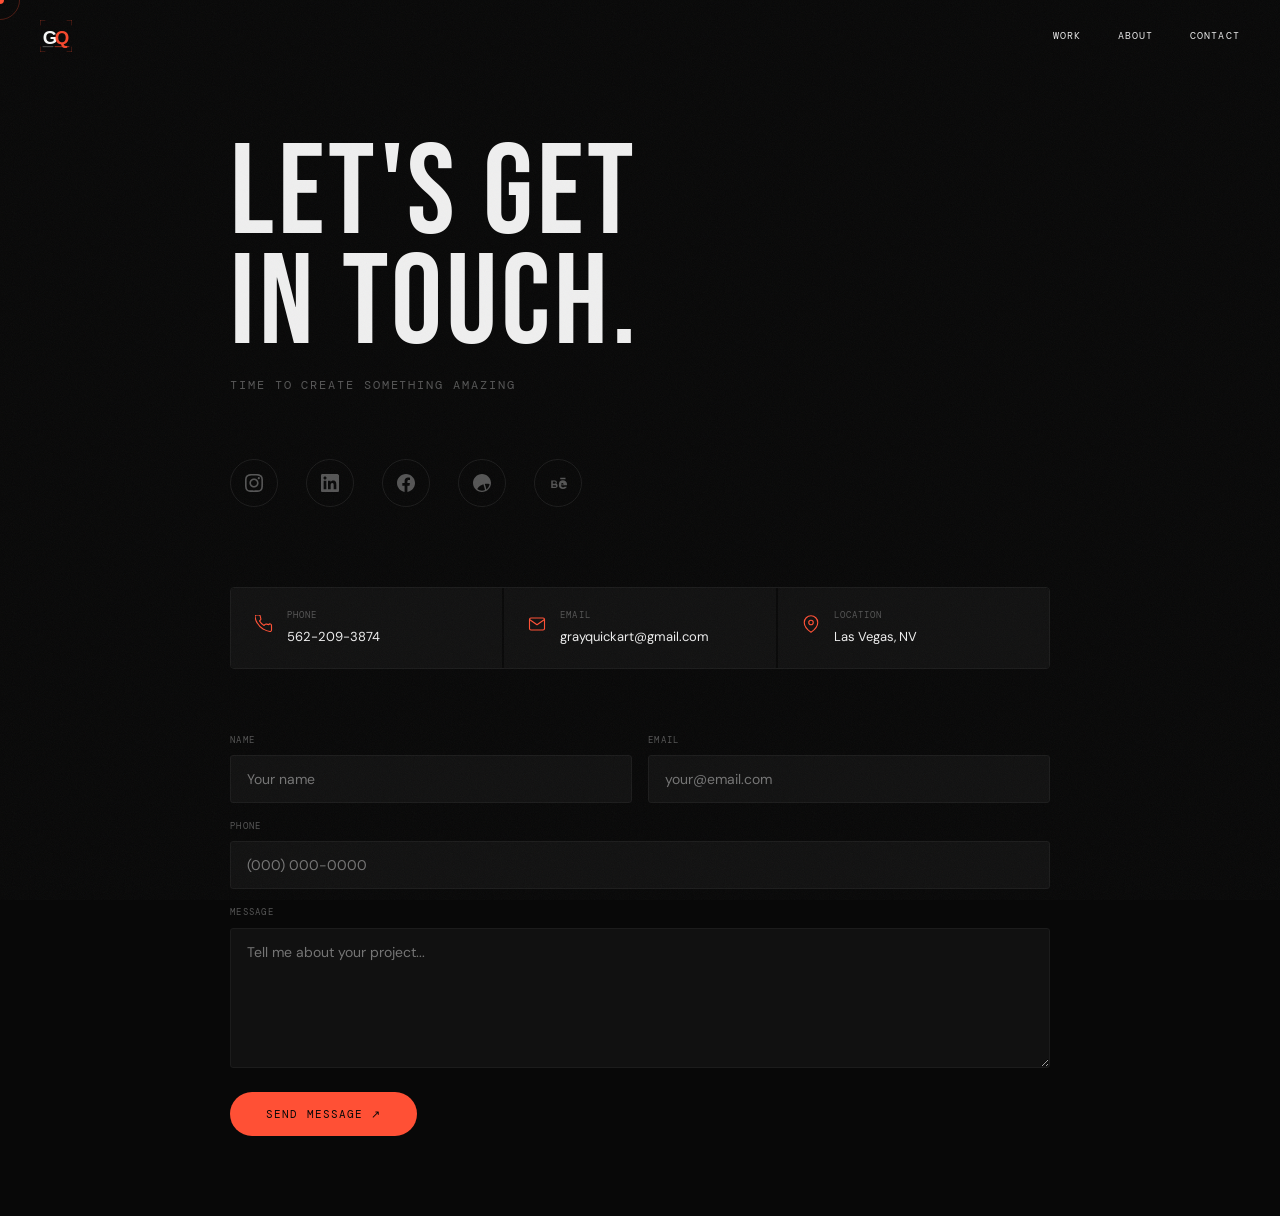
==== contact/index.html @ 49f42059 "Clean URL routing: /work/case-id, /contact, 404 deep-link restore" ====
<!DOCTYPE html>
<html lang="en">
<head>
<meta charset="UTF-8">
<meta name="viewport" content="width=device-width, initial-scale=1.0">
<title>Contact — Gray Quick</title>
<link rel="preconnect" href="https://fonts.googleapis.com">
<link rel="preconnect" href="https://fonts.gstatic.com" crossorigin>
<link href="https://fonts.googleapis.com/css2?family=Bebas+Neue&family=DM+Mono:wght@300;400;500&family=DM+Sans:opsz,wght@9..40,300;9..40,400;9..40,500&display=swap" rel="stylesheet">
<link rel="stylesheet" href="/styles.css">
<link rel="icon" href="/assets/favicon.svg" type="image/svg+xml">
<style>
/* ── CONTACT PAGE ── */
.contact-page{min-height:100svh;padding:140px 40px 80px;max-width:900px;margin:0 auto}

.cp-h1{font-family:var(--disp);font-size:clamp(60px,10vw,130px);letter-spacing:.03em;line-height:.86;margin-bottom:16px}
.cp-sub{font-family:var(--mono);font-size:12px;letter-spacing:.16em;color:var(--dim);text-transform:uppercase;margin-bottom:64px}

/* ── SOCIALS ── */
.cp-socials{display:flex;gap:28px;margin-bottom:80px}
.cp-social{display:flex;align-items:center;justify-content:center;width:48px;height:48px;border:1px solid var(--border);border-radius:50%;color:var(--dim);transition:color .2s,border-color .2s;cursor:none}
.cp-social:hover{color:var(--accent);border-color:var(--accent)}
.cp-social svg{width:18px;height:18px;fill:currentColor}

/* ── INFO ROW ── */
.cp-info{display:grid;grid-template-columns:repeat(3,1fr);gap:2px;margin-bottom:64px;border:1px solid var(--border);border-radius:4px;overflow:hidden}
.cp-info-item{display:flex;align-items:center;gap:14px;padding:20px 24px;background:var(--bg2)}
.cp-info-icon{flex-shrink:0;color:var(--accent)}
.cp-info-icon svg{width:18px;height:18px;fill:none;stroke:currentColor;stroke-width:1.5;stroke-linecap:round;stroke-linejoin:round}
.cp-info-label{font-family:var(--mono);font-size:9px;letter-spacing:.12em;color:var(--dim);text-transform:uppercase;margin-bottom:4px}
.cp-info-val{font-size:13px;color:var(--text)}

/* ── FORM ── */
.cp-form{display:grid;grid-template-columns:1fr 1fr;gap:16px}
.cp-form-full{grid-column:1/-1}
.cp-field{display:flex;flex-direction:column;gap:8px}
.cp-field label{font-family:var(--mono);font-size:9px;letter-spacing:.14em;color:var(--dim);text-transform:uppercase}
.cp-field input,.cp-field textarea{background:var(--bg2);border:1px solid var(--border);border-radius:3px;padding:14px 16px;color:var(--text);font-family:var(--body);font-size:14px;outline:none;transition:border-color .2s;width:100%}
.cp-field input:focus,.cp-field textarea:focus{border-color:var(--accent)}
.cp-field textarea{resize:vertical;min-height:140px}
.cp-submit{grid-column:1/-1;margin-top:8px}
.cp-submit button{display:inline-flex;align-items:center;gap:12px;background:var(--accent);color:var(--bg);font-family:var(--mono);font-size:11px;letter-spacing:.1em;text-transform:uppercase;padding:15px 36px;border-radius:100px;border:none;cursor:none;transition:background .2s}
.cp-submit button:hover{background:var(--text)}

.cp-success{display:none;font-family:var(--mono);font-size:11px;letter-spacing:.1em;color:#4ade80;text-transform:uppercase;margin-top:20px;grid-column:1/-1}

@media(max-width:900px){
  .contact-page{padding:120px 20px 60px}
  .cp-info{grid-template-columns:1fr}
  .cp-form{grid-template-columns:1fr}
  .cp-form-full{grid-column:1}
  .cp-submit{grid-column:1}
  .cp-success{grid-column:1}
}
</style>
</head>
<body>

<div id="cur"></div>
<div id="cur-ring"></div>

<nav>
  <a class="nav-logo" href="/"><img src="/assets/gq-logo.svg" alt="GQ" style="height:32px;width:auto;display:block;"></a>
  <div class="nav-links">
    <a class="nav-link" href="/">Work</a>
    <a class="nav-link" href="/#about">About</a>
    <a class="nav-link nav-link--active" href="/contact">Contact</a>
  </div>
</nav>

<div id="scroll-wrap">
<div class="contact-page">

  <div class="cp-h1">LET'S GET<br>IN TOUCH.</div>
  <div class="cp-sub">Time to create something amazing</div>

  <!-- SOCIALS -->
  <div class="cp-socials">
    <a class="cp-social" href="https://instagram.com/zero.eden" target="_blank" aria-label="Instagram">
      <svg viewBox="0 0 24 24" xmlns="http://www.w3.org/2000/svg"><path d="M12 2.163c3.204 0 3.584.012 4.85.07 3.252.148 4.771 1.691 4.919 4.919.058 1.265.069 1.645.069 4.849 0 3.205-.012 3.584-.069 4.849-.149 3.225-1.664 4.771-4.919 4.919-1.266.058-1.644.07-4.85.07-3.204 0-3.584-.012-4.849-.07-3.26-.149-4.771-1.699-4.919-4.92-.058-1.265-.07-1.644-.07-4.849 0-3.204.013-3.583.07-4.849.149-3.227 1.664-4.771 4.919-4.919 1.266-.057 1.645-.069 4.849-.069zm0-2.163c-3.259 0-3.667.014-4.947.072-4.358.2-6.78 2.618-6.98 6.98-.059 1.281-.073 1.689-.073 4.948 0 3.259.014 3.668.072 4.948.2 4.358 2.618 6.78 6.98 6.98 1.281.058 1.689.072 4.948.072 3.259 0 3.668-.014 4.948-.072 4.354-.2 6.782-2.618 6.979-6.98.059-1.28.073-1.689.073-4.948 0-3.259-.014-3.667-.072-4.947-.196-4.354-2.617-6.78-6.979-6.98-1.281-.059-1.69-.073-4.949-.073zm0 5.838c-3.403 0-6.162 2.759-6.162 6.162s2.759 6.163 6.162 6.163 6.162-2.759 6.162-6.163c0-3.403-2.759-6.162-6.162-6.162zm0 10.162c-2.209 0-4-1.79-4-4 0-2.209 1.791-4 4-4s4 1.791 4 4c0 2.21-1.791 4-4 4zm6.406-11.845c-.796 0-1.441.645-1.441 1.44s.645 1.44 1.441 1.44c.795 0 1.439-.645 1.439-1.44s-.644-1.44-1.439-1.44z"/></svg>
    </a>
    <a class="cp-social" href="https://linkedin.com/in/medusan" target="_blank" aria-label="LinkedIn">
      <svg viewBox="0 0 24 24" xmlns="http://www.w3.org/2000/svg"><path d="M20.447 20.452h-3.554v-5.569c0-1.328-.027-3.037-1.852-3.037-1.853 0-2.136 1.445-2.136 2.939v5.667H9.351V9h3.414v1.561h.046c.477-.9 1.637-1.85 3.37-1.85 3.601 0 4.267 2.37 4.267 5.455v6.286zM5.337 7.433c-1.144 0-2.063-.926-2.063-2.065 0-1.138.92-2.063 2.063-2.063 1.14 0 2.064.925 2.064 2.063 0 1.139-.925 2.065-2.064 2.065zm1.782 13.019H3.555V9h3.564v11.452zM22.225 0H1.771C.792 0 0 .774 0 1.729v20.542C0 23.227.792 24 1.771 24h20.451C23.2 24 24 23.227 24 22.271V1.729C24 .774 23.２ 0 ２２．２２２ 0h．００３z"/></svg>
    </a>
    <a class="cp-social" href="https://www.facebook.com/MarvelousSun/" target="_blank" aria-label="Facebook">
      <svg viewBox="0 0 24 24" xmlns="http://www.w3.org/2000/svg"><path d="M24 12.073c0-6.627-5.373-12-12-12s-12 5.373-12 12c0 5.99 4.388 10.954 10.125 11.854v-8.385H7.078v-3.47h3.047V9.43c0-3.007 1.792-4.669 4.533-4.669 1.312 0 2.686.235 2.686.235v2.953H15.83c-1.491 0-1.956.925-1.956 1.874v2.25h3.328l-.532 3.47h-2.796v8.385C19.612 23.027 24 18.062 24 12.073z"/></svg>
    </a>
    <a class="cp-social" href="https://dribbble.com/0-eden" target="_blank" aria-label="Dribbble">
      <svg viewBox="0 0 24 24" xmlns="http://www.w3.org/2000/svg"><path d="M12 24C5.385 24 0 18.615 0 12S5.385 0 12 0s12 5.385 12 12-5.385 12-12 12zm10.12-10.358c-.35-.11-3.17-.953-6.384-.438 1.34 3.684 1.887 6.684 1.992 7.308 2.3-1.555 3.936-4.02 4.395-6.87zm-6.115 7.808c-.153-.9-.75-4.032-2.19-7.77l-.066.02c-5.79 2.015-7.86 6.025-8.04 6.4 1.73 1.358 3.92 2.166 6.29 2.166 1.42 0 2.77-.29 4-.814zm-11.62-2.logout c.19-.38 2.86-5.385 8.04-7.07.165-.05.33-.1.495-.14-.31-.705-.645-1.41-1.005-2.1C5.97 8.55 2.005 8.625 1.645 8.625c-.04 0-.07 0-.11-.002-.015.13-.015 1.91-.015 2.42 0 2.16.655 4.164 1.77 5.822l.01-.016zM1.82 6.55c.37.005 3.785-.11 9.315-1.965C9.66 2.675 8.005 1.065 7.64.75 4.91 1.94 2.835 3.995 1.82 6.55zm7.585-6.08c.38.33 2.07 1.94 3.525 4.47 3.35-1.255 4.77-3.17 4.93-3.405C16.14.87 14.17.1 12 .1c-.895 0-1.755.13-2.595.37zm9.335 3.08c-.195.27-1.76 2.3-5.245 3.73.22.45.43.91.625 1.37.07.17.14.33.205.5 3.395-.43 6.77.26 7.11.33-.02-2.17-.69-4.18-1.695-5.93z"/></svg>
    </a>
    <a class="cp-social" href="https://www.behance.net/zeroeden" target="_blank" aria-label="Behance">
      <svg viewBox="0 0 24 24" xmlns="http://www.w3.org/2000/svg"><path d="M22 7h-7V5h7v2zm1.726 10c-.442 1.297-2.029 3-5.101 3-3.074 0-5.564-1.729-5.564-5.675 0-3.91 2.325-5.92 5.466-5.92 3.082 0 4.964 1.782 5.375 4.426.078.506.109 1.188.095 2.14H15.97c.13 3.211 3.483 3.312 4.588 2.029H23.726zm-7.726-3h3.585c-.185-1.096-1.037-1.96-1.77-1.96-.98 0-1.608.817-1.815 1.96zM8 13.5c1.381 0 2.5-1.119 2.5-2.5S9.381 8.5 8 8.5H3v10h5.5c1.657 0 3-1.343 3-3 0-1.38-.93-2.544-2.2-2.9L8 13.5zm-3-3.5h2.5c.828 0 1.5.672 1.5 1.5S8.328 13 7.5 13H5v-3zm0 5h3c.828 0 1.5.672 1.5 1.5S8.828 17 8 17H5v-2z"/></svg>
    </a>
  </div>

  <!-- INFO ROW -->
  <div class="cp-info">
    <div class="cp-info-item">
      <div class="cp-info-icon">
        <svg viewBox="0 0 24 24"><path d="M22 16.92v3a2 2 0 01-2.18 2 19.79 19.79 0 01-8.63-3.07A19.5 19.5 0 013.07 10.8 19.79 19.79 0 01.01 2.18 2 2 0 012 0h3a2 2 0 012 1.72 12.84 12.84 0 00.7 2.81 2 2 0 01-.45 2.11L6.09 7.91a16 16 0 006 6l1.27-1.27a2 2 0 012.11-.45 12.84 12.84 0 002.81.7A2 2 0 0122 14z"/></svg>
      </div>
      <div>
        <div class="cp-info-label">Phone</div>
        <div class="cp-info-val">562-209-3874</div>
      </div>
    </div>
    <div class="cp-info-item">
      <div class="cp-info-icon">
        <svg viewBox="0 0 24 24"><path d="M4 4h16c1.1 0 2 .9 2 2v12c0 1.1-.9 2-2 2H4c-1.1 0-2-.9-2-2V6c0-1.1.9-2 2-2z"/><polyline points="22,6 12,13 2,6"/></svg>
      </div>
      <div>
        <div class="cp-info-label">Email</div>
        <div class="cp-info-val">grayquickart@gmail.com</div>
      </div>
    </div>
    <div class="cp-info-item">
      <div class="cp-info-icon">
        <svg viewBox="0 0 24 24"><path d="M21 10c0 7-9 13-9 13s-9-6-9-13a9 9 0 0118 0z"/><circle cx="12" cy="10" r="3"/></svg>
      </div>
      <div>
        <div class="cp-info-label">Location</div>
        <div class="cp-info-val">Las Vegas, NV</div>
      </div>
    </div>
  </div>

  <!-- FORM -->
  <!-- To activate: sign up at formspree.io, create a form, and replace YOUR_FORM_ID below -->
  <form class="cp-form" action="https://formspree.io/f/xnjopjzn" method="POST" id="contact-form">
    <div class="cp-field">
      <label for="name">Name</label>
      <input type="text" id="name" name="name" placeholder="Your name" required>
    </div>
    <div class="cp-field">
      <label for="email">Email</label>
      <input type="email" id="email" name="email" placeholder="your@email.com" required>
    </div>
    <div class="cp-field cp-form-full">
      <label for="phone">Phone</label>
      <input type="tel" id="phone" name="phone" placeholder="(000) 000-0000">
    </div>
    <div class="cp-field cp-form-full">
      <label for="message">Message</label>
      <textarea id="message" name="message" placeholder="Tell me about your project..." required></textarea>
    </div>
    <div class="cp-submit">
      <button type="submit">Send Message ↗</button>
    </div>
    <div class="cp-success" id="form-success">Message sent — I'll be in touch soon.</div>
  </form>

</div>
</div><!-- /scroll-wrap -->

<script>
(function() {
'use strict';

var lerp = function(a,b,t){ return a+(b-a)*t; };

/* ── CURSOR ── */
var cur = document.getElementById('cur');
var ring = document.getElementById('cur-ring');
var mx = 0, my = 0, rx = 0, ry = 0;

document.addEventListener('mousemove', function(e) {
  mx = e.clientX; my = e.clientY;
  cur.style.left = mx + 'px';
  cur.style.top  = my + 'px';
});

setInterval(function() {
  rx = lerp(rx, mx, 0.1);
  ry = lerp(ry, my, 0.1);
  ring.style.left = rx + 'px';
  ring.style.top  = ry + 'px';
}, 14);

document.querySelectorAll('a, button').forEach(function(el) {
  el.addEventListener('mouseenter', function() { cur.classList.add('big'); });
  el.addEventListener('mouseleave', function() { cur.classList.remove('big'); });
});

/* ── NAV SCROLL BLUR ── */
var nav = document.querySelector('nav');
window.addEventListener('scroll', function() {
  nav.classList.toggle('scrolled', window.scrollY > 20);
}, { passive: true });

/* ── FORM SUBMISSION ── */
var form = document.getElementById('contact-form');
form.addEventListener('submit', function(e) {
  var action = form.getAttribute('action');
  if (action.indexOf('YOUR_FORM_ID') !== -1) {
    e.preventDefault();
    document.getElementById('form-success').style.display = 'block';
    form.reset();
    return;
  }
  e.preventDefault();
  var data = new FormData(form);
  fetch(action, { method: 'POST', body: data, headers: { 'Accept': 'application/json' } })
    .then(function(r) {
      if (r.ok) {
        document.getElementById('form-success').style.display = 'block';
        form.reset();
      }
    });
});

})();

/* ── BINARY ARTIFACTS ── */
(function() {
  var canvas = document.createElement('canvas');
  canvas.style.cssText = 'position:fixed;top:0;left:0;width:100%;height:100%;pointer-events:none;z-index:1';
  document.body.appendChild(canvas);
  var ctx = canvas.getContext('2d');

  var W, H, particles = [];
  var mouse = { x: -999, y: -999 };
  var CHARS = ['0','1'];
  var COUNT = 80;
  var REPEL_RADIUS = 120;
  var REPEL_FORCE  = 3.5;

  function resize() {
    W = canvas.width  = window.innerWidth;
    H = canvas.height = window.innerHeight;
    ctx.font = 'bold 13px "DM Mono", monospace';
  }

  function rand(min, max) { return min + Math.random() * (max - min); }

  function Particle() { this.reset(true); }
  Particle.prototype.reset = function(anywhere) {
    this.x  = rand(0, W);
    this.y  = anywhere ? rand(0, H) : H + 10;
    this.vx = rand(-0.15, 0.15);
    this.vy = rand(-0.4, -0.15);
    this.ox = this.x;
    this.oy = this.y;
    this.char    = CHARS[Math.floor(Math.random() * CHARS.length)];
    this.size    = rand(10, 15);
    this.alpha   = rand(0.04, 0.12);
    this.life    = 0;
    this.maxLife = rand(180, 400);
  };

  for (var i = 0; i < COUNT; i++) particles.push(new Particle());

  document.addEventListener('mousemove', function(e) {
    mouse.x = e.clientX; mouse.y = e.clientY;
  });

  function tick() {
    ctx.clearRect(0, 0, W, H);
    for (var i = 0; i < particles.length; i++) {
      var p = particles[i];
      p.life++;
      var dx = p.x - mouse.x, dy = p.y - mouse.y;
      var dist = Math.sqrt(dx * dx + dy * dy);
      if (dist < REPEL_RADIUS && dist > 0) {
        var force = (REPEL_RADIUS - dist) / REPEL_RADIUS * REPEL_FORCE;
        p.x += (dx / dist) * force;
        p.y += (dy / dist) * force;
      } else {
        p.x += (p.ox - p.x) * 0.02 + p.vx;
        p.y += (p.oy - p.y) * 0.02 + p.vy;
        p.oy += p.vy;
      }
      var progress = p.life / p.maxLife;
      var fade = progress < 0.1 ? progress / 0.1 : progress > 0.8 ? (1 - progress) / 0.2 : 1;
      ctx.globalAlpha = p.alpha * fade;
      ctx.fillStyle = '#ffffff';
      ctx.fillText(p.char, p.x, p.y);
      if (p.life >= p.maxLife || p.y < -20) p.reset(false);
    }
    requestAnimationFrame(tick);
  }

  window.addEventListener('resize', resize);
  resize();
  tick();
})();
</script>
</body>
</html>
---- styles.css ----
*,*::before,*::after{margin:0;padding:0;box-sizing:border-box}
:root{
  --bg:#080808;--bg2:#111;--bg3:#191919;
  --text:#EFEFEF;--dim:#555;--dimmer:#2a2a2a;
  --accent:#FF5035;--border:#1c1c1c;
  --mono:'DM Mono',monospace;--disp:'Bebas Neue',sans-serif;--body:'DM Sans',sans-serif;
}
html{overflow-x:hidden}
body{background:var(--bg);color:var(--text);font-family:var(--body);font-size:15px;line-height:1.6;overflow-x:hidden;cursor:none}
a{color:inherit;text-decoration:none}
img{display:block;max-width:100%}

/* ── GRAIN ── */
body::before{
  content:'';position:fixed;inset:0;z-index:9000;pointer-events:none;opacity:.04;
  background-image:url("data:image/svg+xml,%3Csvg xmlns='http://www.w3.org/2000/svg' width='300' height='300'%3E%3Cfilter id='n'%3E%3CfeTurbulence type='fractalNoise' baseFrequency='0.75' numOctaves='4' stitchTiles='stitch'/%3E%3C/filter%3E%3Crect width='300' height='300' filter='url(%23n)'/%3E%3C/svg%3E");
  background-size:200px 200px;animation:gr .7s steps(1) infinite;
}
@keyframes gr{0%{background-position:0 0}25%{background-position:-50px 30px}50%{background-position:20px -40px}75%{background-position:-30px 50px}}

/* ── CURSOR ── */
#cur{position:fixed;width:8px;height:8px;background:var(--accent);border-radius:50%;pointer-events:none;z-index:9999;transform:translate(-50%,-50%);transition:width .15s,height .15s}
#cur-ring{position:fixed;width:40px;height:40px;border:1px solid rgba(255,80,53,.28);border-radius:50%;pointer-events:none;z-index:9998;transform:translate(-50%,-50%)}
#cur.big{width:56px;height:56px;background:transparent;border:1px solid var(--accent)}

/* ── NAV ── */
nav{position:fixed;top:0;left:0;right:0;z-index:800;display:flex;align-items:center;justify-content:space-between;padding:20px 40px;mix-blend-mode:difference;transition:background .3s ease,backdrop-filter .3s ease}
nav.scrolled{background:rgba(8,8,8,.7);backdrop-filter:blur(10px);-webkit-backdrop-filter:blur(10px);mix-blend-mode:normal}
.nav-logo{height:32px;width:auto;display:block;cursor:none}
.nav-links{display:flex;gap:36px;align-items:center;margin-left:20px;}
.nav-link{font-family:var(--mono);font-size:10px;letter-spacing:.12em;color:var(--text);text-transform:uppercase;cursor:none;position:relative}
.nav-link::after{content:'';position:absolute;bottom:-2px;left:0;right:0;height:1px;background:var(--accent);transform:scaleX(0);transform-origin:right;transition:transform .3s}
.nav-link:hover::after{transform:scaleX(1);transform-origin:left}
.nav-dot{display:inline-block;width:7px;height:7px;border-radius:50%;background:#4ade80;margin-right:6px;animation:dp 2s ease infinite}
@keyframes dp{0%,100%{opacity:1}50%{opacity:.4}}

/* ── SMOOTH SCROLL WRAPPER ── */
/* On desktop JS will set body to fixed + drive #scroll-wrap transform */
#scroll-wrap{will-change:transform}

/* ── PAGES ── */
.page{display:none}.page.active{display:block}

/* ── HERO ── */
#hero{min-height:100svh;display:flex;flex-direction:column;justify-content:flex-end;padding:120px 40px 0;position:relative;overflow:hidden}
.hero-kicker{font-family:var(--mono);font-size:10px;letter-spacing:.16em;color:var(--dim);text-transform:uppercase;margin-bottom:20px;overflow:hidden}
.hero-kicker span{display:inline-block;animation:su .8s cubic-bezier(.16,1,.3,1) .1s both}
@keyframes su{from{transform:translateY(110%);opacity:0}to{transform:translateY(0);opacity:1}}
.hero-name{font-family:var(--disp);font-size:clamp(82px,13.5vw,215px);line-height:.84;letter-spacing:.02em}
.hn-line{display:block;overflow:hidden}
.hn-inner{display:block;animation:su .95s cubic-bezier(.16,1,.3,1) both}
.d1{animation-delay:.15s}.d2{animation-delay:.22s}
.h-acc{color:var(--accent)}
.hero-bottom{display:flex;align-items:flex-end;justify-content:space-between;padding:28px 0 36px;border-top:1px solid var(--border);margin-top:48px;animation:fi .8s ease .6s both}
@keyframes fi{from{opacity:0}to{opacity:1}}
.hero-desc{max-width:360px;font-size:14px;color:var(--dim);line-height:1.75}
.hero-stats{display:flex;gap:44px}
.hstat-n{font-family:var(--disp);font-size:46px;letter-spacing:.04em;line-height:1;margin-bottom:4px}
.hstat-l{font-family:var(--mono);font-size:9px;letter-spacing:.12em;color:var(--dim);text-transform:uppercase}
.hero-scroll{position:absolute;bottom:30px;left:50%;transform:translateX(-50%);display:flex;flex-direction:column;align-items:center;gap:10px;font-family:var(--mono);font-size:9px;letter-spacing:.14em;color:var(--dimmer);text-transform:uppercase;animation:fi 1s ease 1s both}
.scroll-line{width:1px;height:34px;background:linear-gradient(to bottom,var(--dimmer),transparent);animation:sp 2.2s ease infinite}
@keyframes sp{0%,100%{opacity:.3}50%{opacity:1}}

/* ── WORK LIST ── */
#works{padding:0 40px 80px}
.works-head{display:flex;align-items:center;justify-content:space-between;padding:60px 0 0}
.works-label{font-family:var(--mono);font-size:10px;letter-spacing:.16em;color:var(--dim);text-transform:uppercase}
.works-count{font-family:var(--mono);font-size:10px;letter-spacing:.1em;color:var(--dimmer)}
.work-tabs{display:flex;flex-wrap:wrap;gap:8px;padding:24px 0 0}
.work-tab{font-family:var(--mono);font-size:9px;letter-spacing:.12em;text-transform:uppercase;color:var(--dim);background:none;border:1px solid var(--border);padding:6px 16px;border-radius:100px;cursor:none;transition:color .2s,border-color .2s}
.work-tab:hover{color:var(--text);border-color:var(--dim)}
.work-tab.active{color:var(--bg);background:var(--accent);border-color:var(--accent)}
.work-list{border-top:1px solid var(--border);margin-top:16px}
.work-row.hidden{display:none}
.work-list.hidden{display:none}
.tab-gallery{display:grid;grid-template-columns:repeat(auto-fill,minmax(280px,1fr));gap:12px;margin-top:16px;padding-top:16px;border-top:1px solid var(--border);align-items:start}
.tab-gallery.hidden{display:none}
.tg-item{width:100%;height:auto;display:block;border-radius:4px}
.tab-gallery video.tg-item{object-fit:cover}
@media(max-width:600px){.tab-gallery{grid-template-columns:1fr}}
/* social gallery — columns masonry, tight 5px gap */
#social-gallery{display:block;columns:3;column-gap:5px}
#social-gallery.hidden{display:none}
#social-gallery .tg-item{width:100%;display:block;margin-bottom:5px;break-inside:avoid;border-radius:3px;cursor:none;transition:opacity .2s}
#social-gallery .tg-item:hover{opacity:.85}
@media(max-width:700px){#social-gallery{columns:2}}
@media(max-width:400px){#social-gallery{columns:1}}
/* lightbox */
.lightbox{position:fixed;inset:0;z-index:900;display:flex;align-items:center;justify-content:center}
.lightbox.hidden{display:none}
.lb-backdrop{position:absolute;inset:0;background:rgba(0,0,0,.88)}
.lb-img{position:relative;z-index:1;max-height:70vh;max-width:90vw;object-fit:contain;border-radius:6px;display:block}
.lb-close{position:absolute;top:24px;right:28px;z-index:2;background:none;border:1px solid rgba(255,255,255,.2);color:#fff;font-size:18px;line-height:1;width:36px;height:36px;border-radius:50%;display:flex;align-items:center;justify-content:center;cursor:none;transition:border-color .2s,color .2s}
.lb-close:hover{border-color:#fff;color:#fff}
.work-row{display:grid;grid-template-columns:64px 1fr 200px 80px;align-items:center;gap:24px;padding:20px 0;border-bottom:1px solid var(--border);cursor:none;position:relative;opacity:0;transform:translateY(12px);transition:opacity .5s ease,transform .5s ease}
.work-row.in{opacity:1;transform:translateY(0)}
.work-row::before{content:'';position:absolute;left:-40px;right:-40px;top:0;bottom:0;background:var(--dimmer);opacity:0;transition:opacity .2s}
.work-row:hover::before{opacity:.5}
.work-row > *{position:relative;z-index:1}
.w-num{font-family:var(--mono);font-size:11px;letter-spacing:.08em;color:var(--dimmer);padding-left:2px;transition:color .2s}
.work-row:hover .w-num{color:var(--accent)}
.w-title{font-family:var(--disp);font-size:clamp(28px,3.2vw,50px);letter-spacing:.04em;line-height:1}
.w-tags{display:flex;flex-direction:column;gap:5px}
.w-tag{font-family:var(--mono);font-size:9px;letter-spacing:.1em;color:var(--dim);text-transform:uppercase;border:1px solid var(--border);padding:4px 10px;border-radius:100px;width:fit-content}
.w-year{font-family:var(--mono);font-size:10px;letter-spacing:.06em;color:var(--dimmer);text-align:right}

/* ── FLOATING PREVIEW ── */
#prev-img{position:fixed;width:310px;height:200px;object-fit:cover;pointer-events:none;z-index:700;opacity:0;transform:translateY(14px) rotate(-1.2deg);transition:opacity .22s ease,transform .22s ease;border-radius:2px;border:1px solid var(--border)}
#prev-img.vis{opacity:1;transform:translateY(0) rotate(0deg)}

/* ── ABOUT ── */
#about{padding:100px 40px;border-top:1px solid var(--border)}
.about-grid{display:grid;grid-template-columns:1fr 300px 1fr;gap:64px;align-items:start}
.a-label{font-family:var(--mono);font-size:10px;letter-spacing:.16em;color:var(--accent);text-transform:uppercase;margin-bottom:28px}
.a-manifesto{font-family:var(--disp);font-size:clamp(40px,4.8vw,70px);letter-spacing:.04em;line-height:.92}
.a-manifesto .dim{color:var(--dim)}
.a-manifesto .acc{color:var(--accent)}
.a-photo-col{position:sticky;top:100px}
.a-photo-wrap{overflow:hidden;border-radius:10px;position:relative}
.a-photo-wrap img{width:100%;aspect-ratio:3/4;object-fit:cover;object-position:top center;filter:grayscale(.2) contrast(1.05);transition:transform .6s ease;will-change:transform}
.a-photo-wrap::after{content:'';position:absolute;inset:0;background:linear-gradient(to bottom,transparent 55%,rgba(8,8,8,.65));pointer-events:none}
.a-photo-meta{margin-top:14px;display:flex;justify-content:space-between;align-items:baseline}
.a-photo-name{font-family:var(--disp);font-size:21px;letter-spacing:.06em}
.a-photo-loc{font-family:var(--mono);font-size:9px;letter-spacing:.1em;color:var(--dim);text-transform:uppercase}
.a-right{padding-top:44px}
.a-body{font-size:15px;color:var(--dim);line-height:1.82;margin-bottom:40px}
.a-body p+p{margin-top:18px}
.exp-list{border-top:1px solid var(--border)}
.exp-row{display:flex;align-items:baseline;justify-content:space-between;padding:15px 0;border-bottom:1px solid var(--border);gap:12px}
.er-role{font-size:14px;font-weight:500;flex:1}
.er-co{font-family:var(--mono);font-size:10px;letter-spacing:.05em;color:var(--accent);flex:1;text-align:center}
.er-yr{font-family:var(--mono);font-size:9px;letter-spacing:.1em;color:var(--dimmer);text-align:right}
.resume-link{display:inline-flex;align-items:center;gap:8px;margin-top:28px;font-family:var(--mono);font-size:10px;letter-spacing:.12em;text-transform:uppercase;color:var(--text);border-bottom:1px solid var(--dim);padding-bottom:3px;transition:color .2s,border-color .2s;cursor:none}
.resume-link:hover{color:var(--accent);border-color:var(--accent)}

/* ── BRANDS ── */
#brands{padding:44px 0;border-top:1px solid var(--border);overflow:hidden}
.brand-wrap{position:relative}
.brand-wrap::before,.brand-wrap::after{content:'';position:absolute;top:0;bottom:0;width:120px;z-index:2}
.brand-wrap::before{left:0;background:linear-gradient(to right,var(--bg),transparent)}
.brand-wrap::after{right:0;background:linear-gradient(to left,var(--bg),transparent)}
.brand-track{display:flex;white-space:nowrap;animation:brt 28s linear infinite}
.brand-item{flex-shrink:0;font-family:var(--disp);font-size:17px;letter-spacing:.12em;color:var(--dimmer);padding:12px 44px;border-right:1px solid var(--border);transition:color .25s;cursor:none}
.brand-item:hover{color:var(--text)}
@keyframes brt{from{transform:translateX(0)}to{transform:translateX(-50%)}}

/* ── LOGOFOLIO ── */
#logofolio{padding:80px 40px;border-top:1px solid var(--border)}
.logo-head{display:flex;align-items:baseline;justify-content:space-between;margin-bottom:44px}
.logo-head-t{font-family:var(--disp);font-size:48px;letter-spacing:.04em}
.logo-head-s{font-family:var(--mono);font-size:10px;letter-spacing:.1em;color:var(--dim);text-transform:uppercase}
.logo-grid{display:grid;grid-template-columns:repeat(6,1fr);gap:1px;background:var(--border)}
.logo-cell{background:var(--bg);aspect-ratio:1;display:flex;align-items:center;justify-content:center;padding:20px;transition:background .2s;cursor:none}
.logo-cell:hover{background:var(--bg3)}
.logo-cell img{max-width:100%;max-height:44px;object-fit:contain;opacity:.38;transition:opacity .2s}
.logo-cell:hover img{opacity:.85}
.logo-fb{font-family:var(--disp);font-size:15px;letter-spacing:.04em;color:var(--dimmer);text-align:center;transition:color .2s}
.logo-cell:hover .logo-fb{color:var(--text)}

/* ── CONTACT ── */
#contact{padding:80px 40px 0;border-top:1px solid var(--border)}
.contact-super{font-family:var(--disp);font-size:clamp(80px,12vw,190px);letter-spacing:.04em;line-height:.82;-webkit-text-stroke:1px var(--border);color:transparent;margin-bottom:60px;transition:color .35s,-webkit-text-stroke-color .35s;cursor:none}
.contact-super:hover{color:var(--accent);-webkit-text-stroke-color:transparent}
.contact-grid{display:grid;grid-template-columns:1fr 1fr;gap:80px;margin-bottom:80px}
.c-lede{font-size:16px;line-height:1.8;color:var(--dim);max-width:420px}
.c-lede strong{color:var(--text)}
.c-btn{display:inline-flex;align-items:center;gap:12px;margin-top:32px;background:var(--accent);color:var(--bg);font-family:var(--mono);font-size:11px;letter-spacing:.1em;text-transform:uppercase;padding:15px 32px;border-radius:100px;transition:background .2s;cursor:none}
.c-btn-nav{display:inline-flex;align-items:center;gap:12px;background:var(--accent);color:var(--bg);font-family:var(--mono);font-size:10px;letter-spacing:.1em;text-transform:uppercase;padding:8px 32px;border-radius:100px;transition:background .2s;cursor:none;white-space:nowrap}
.c-btn:hover{background:var(--text)}
.c-btn-nav:hover{background:var(--text)}
@media(max-width:900px){.c-btn-nav{font-size:60%;padding:8px 20px;display:flex}}
.info-list{list-style:none;border-top:1px solid var(--border)}
.info-item{display:flex;justify-content:space-between;align-items:center;padding:16px 0;border-bottom:1px solid var(--border)}
.info-lbl{font-family:var(--mono);font-size:9px;letter-spacing:.14em;color:var(--dim);text-transform:uppercase}
.info-val{font-size:14px;transition:color .2s;cursor:none}
.info-val:hover{color:var(--accent)}
.avail{color:#4ade80!important}
.footer-bar{display:flex;align-items:center;justify-content:space-between;padding:28px 0;border-top:1px solid var(--border)}
.footer-sig{font-family:var(--disp);font-size:15px;letter-spacing:.08em;color:var(--dimmer)}
.footer-copy{font-family:var(--mono);font-size:9px;letter-spacing:.1em;color:var(--dimmer)}

/* ── CASE STUDY ── */
#page-cs{padding-top:80px}
.cs-back{display:inline-flex;align-items:center;gap:10px;padding:32px 40px 0;font-family:var(--mono);font-size:10px;letter-spacing:.12em;color:var(--dim);text-transform:uppercase;cursor:none;transition:color .2s}
.cs-back:hover{color:var(--accent)}
.cs-hero-sec{padding:40px 40px 52px;border-bottom:1px solid var(--border)}
.cs-cat{font-family:var(--mono);font-size:10px;letter-spacing:.14em;color:var(--accent);text-transform:uppercase;margin-bottom:20px}
.cs-h1{font-family:var(--disp);font-size:clamp(60px,10vw,152px);letter-spacing:.03em;line-height:.86;margin-bottom:44px}
.cs-meta{display:grid;grid-template-columns:repeat(4,1fr);gap:24px;padding-top:36px;border-top:1px solid var(--border)}
.cs-m-lbl{font-family:var(--mono);font-size:9px;letter-spacing:.14em;color:var(--dim);text-transform:uppercase;margin-bottom:8px}
.cs-m-val{font-size:14px;line-height:1.45}
.cs-hero-img{margin:0 40px;border-radius:5%;overflow:hidden}
.cs-hero-img img{width:100%;max-height:600px;object-fit:contain;border-radius:5%}
.cs-body{padding:72px 40px}
.cs-overview{display:grid;grid-template-columns:180px 1fr;gap:64px;margin-bottom:72px;padding-bottom:72px;border-bottom:1px solid var(--border)}
.cs-ov-lbl{font-family:var(--disp);font-size:28px;letter-spacing:.04em;color:var(--dimmer);padding-top:4px}
.cs-ov-txt{font-size:16px;line-height:1.85;color:var(--dim)}
.cs-ov-txt p+p{margin-top:18px}
.cs-ov-txt strong{color:var(--text)}
.cs-tags{display:flex;flex-wrap:wrap;gap:8px;margin-top:28px}
.cs-tag{font-family:var(--mono);font-size:9px;letter-spacing:.1em;text-transform:uppercase;color:var(--dim);border:1px solid var(--border);padding:6px 14px;border-radius:100px}
.cs-gal{display:grid;gap:2px;margin-bottom:64px}
.cs-gal.narrow{max-width:70%;margin-left:auto;margin-right:auto;margin-bottom:64px}
@media(max-width:900px){.cs-gal.narrow{max-width:100%}}
.cs-gal.g1{grid-template-columns:1fr}
.cs-gal.g2{grid-template-columns:repeat(auto-fit,minmax(0,1fr))}
.cs-gal.g3{grid-template-columns:repeat(auto-fit,minmax(0,1fr))}
.cs-gal.g4{grid-template-columns:repeat(2,1fr)}
.cs-gal img{width:100%;height:100%;object-fit:cover;display:block;border-radius:5px}
.cs-sect{margin-bottom:64px}
.cs-sect-h{font-family:var(--disp);font-size:40px;letter-spacing:.04em;margin-bottom:18px}
.cs-sect-p{font-size:15px;line-height:1.85;color:var(--dim);max-width:720px}
.cs-sect-p p+p{margin-top:16px}
.cs-impact{background:var(--bg2);padding:32px;border-radius:2px;margin-bottom:64px}
.cs-impact-lbl{font-family:var(--mono);font-size:9px;letter-spacing:.14em;color:var(--accent);text-transform:uppercase;margin-bottom:10px}
.cs-impact-txt{font-size:16px;line-height:1.7}
.cs-video{margin-bottom:64px}
.cs-video video{width:100%;border-radius:2px}
.cs-next{display:flex;align-items:center;justify-content:space-between;padding:64px 40px;border-top:1px solid var(--border)}
.cs-next-lbl{font-family:var(--mono);font-size:9px;letter-spacing:.14em;color:var(--dim);text-transform:uppercase;margin-bottom:10px}
.cs-next-t{font-family:var(--disp);font-size:40px;letter-spacing:.04em;cursor:none;transition:color .2s}
.cs-next-t:hover{color:var(--accent)}
.cs-arrow{width:56px;height:56px;border:1px solid var(--border);border-radius:50%;display:flex;align-items:center;justify-content:center;font-size:18px;cursor:none;transition:border-color .2s,color .2s}
.cs-arrow:hover{border-color:var(--accent);color:var(--accent)}

/* ── REVEAL ── */
.reveal{opacity:0;transform:translateY(16px);transition:opacity .6s ease,transform .6s ease}
.reveal.in{opacity:1;transform:translateY(0)}

/* ── RESPONSIVE ── */
@media(max-width:1000px){
  .about-grid{grid-template-columns:1fr 1fr;gap:40px}
  .a-left{grid-column:1/-1}
  .a-photo-col{position:static}
}
@media(max-width:900px){
  nav{padding:16px 20px}
  #hero,#works,#about,#logofolio,#contact{padding-left:20px;padding-right:20px}
  .works-head{padding-top:48px}
  .work-row{grid-template-columns:36px 1fr 60px;gap:12px}
  .w-tags{display:none}
  .about-grid{grid-template-columns:1fr;gap:36px}
  .a-photo-col{position:static}
  .contact-grid{grid-template-columns:1fr;gap:40px}
  .logo-grid{grid-template-columns:repeat(3,1fr)}
  .cs-meta{grid-template-columns:repeat(2,1fr)}
  .cs-overview{grid-template-columns:1fr;gap:24px}
  .cs-gal.g2,.cs-gal.g3{grid-template-columns:1fr}
  .cs-back,.cs-hero-sec,.cs-hero-img,.cs-body,.cs-next{padding-left:20px;padding-right:20px}
  .hero-bottom{flex-direction:column;align-items:flex-start;gap:24px}
}
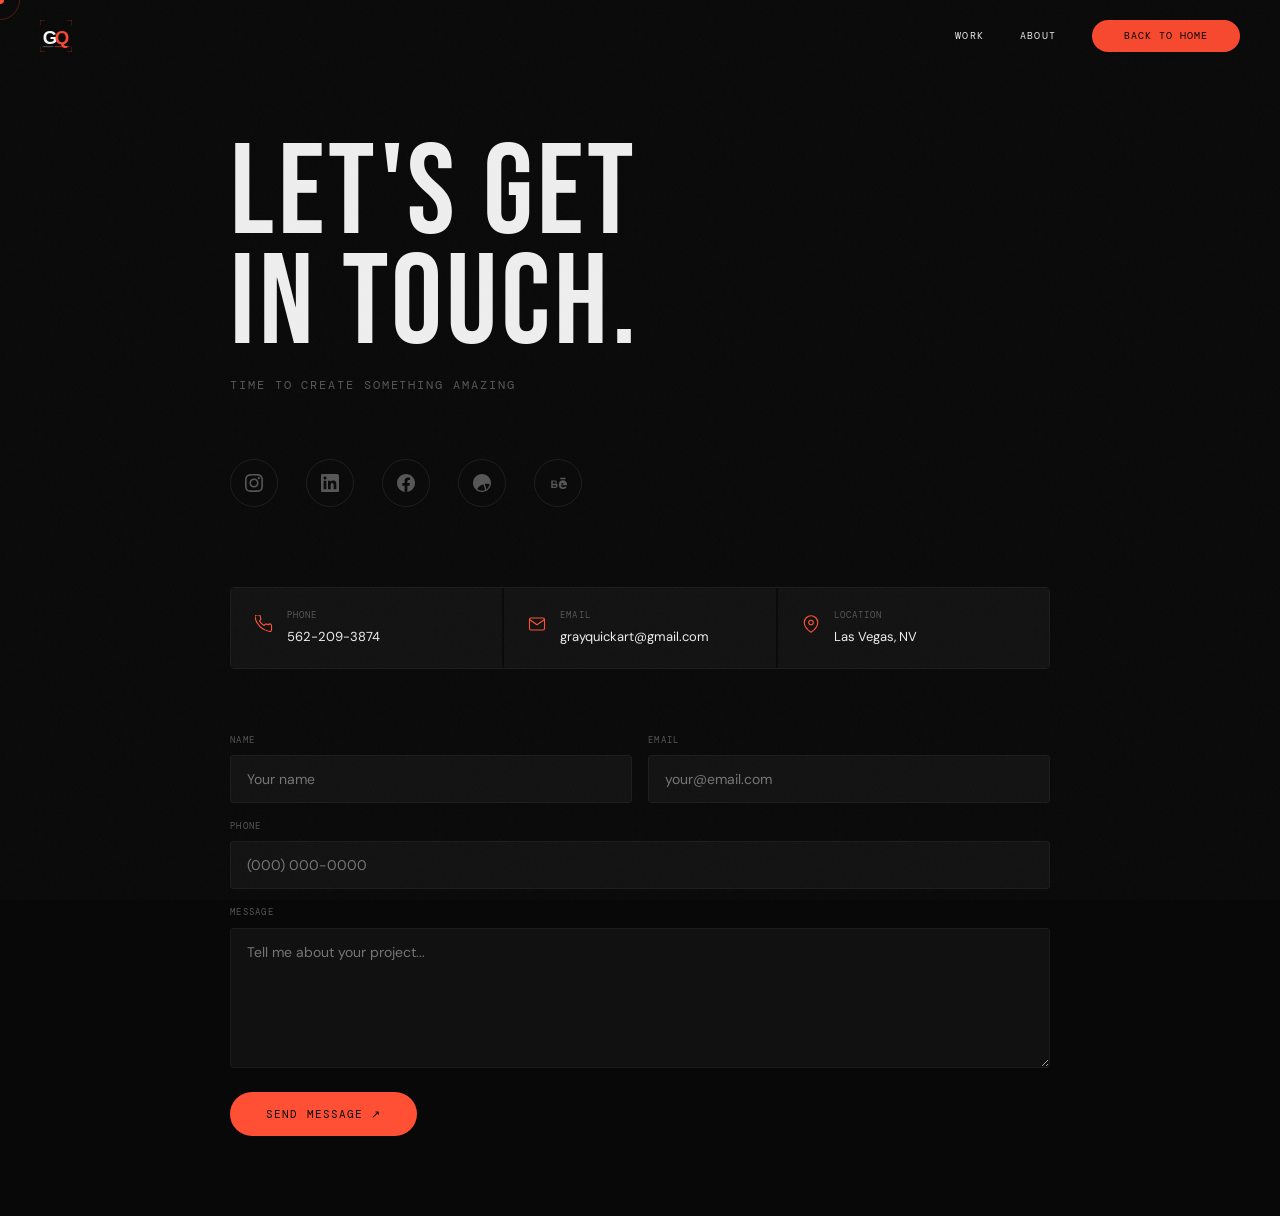
==== commit 9c5a83e2: "Contact nav: replace Contact link with Back to Home CTA button" ====
--- a/contact/index.html
+++ b/contact/index.html
@@ -64,7 +64,7 @@
   <div class="nav-links">
     <a class="nav-link" href="/">Work</a>
     <a class="nav-link" href="/#about">About</a>
-    <a class="nav-link nav-link--active" href="/contact">Contact</a>
+    <a class="c-btn-nav" href="/">Back to Home</a>
   </div>
 </nav>
 
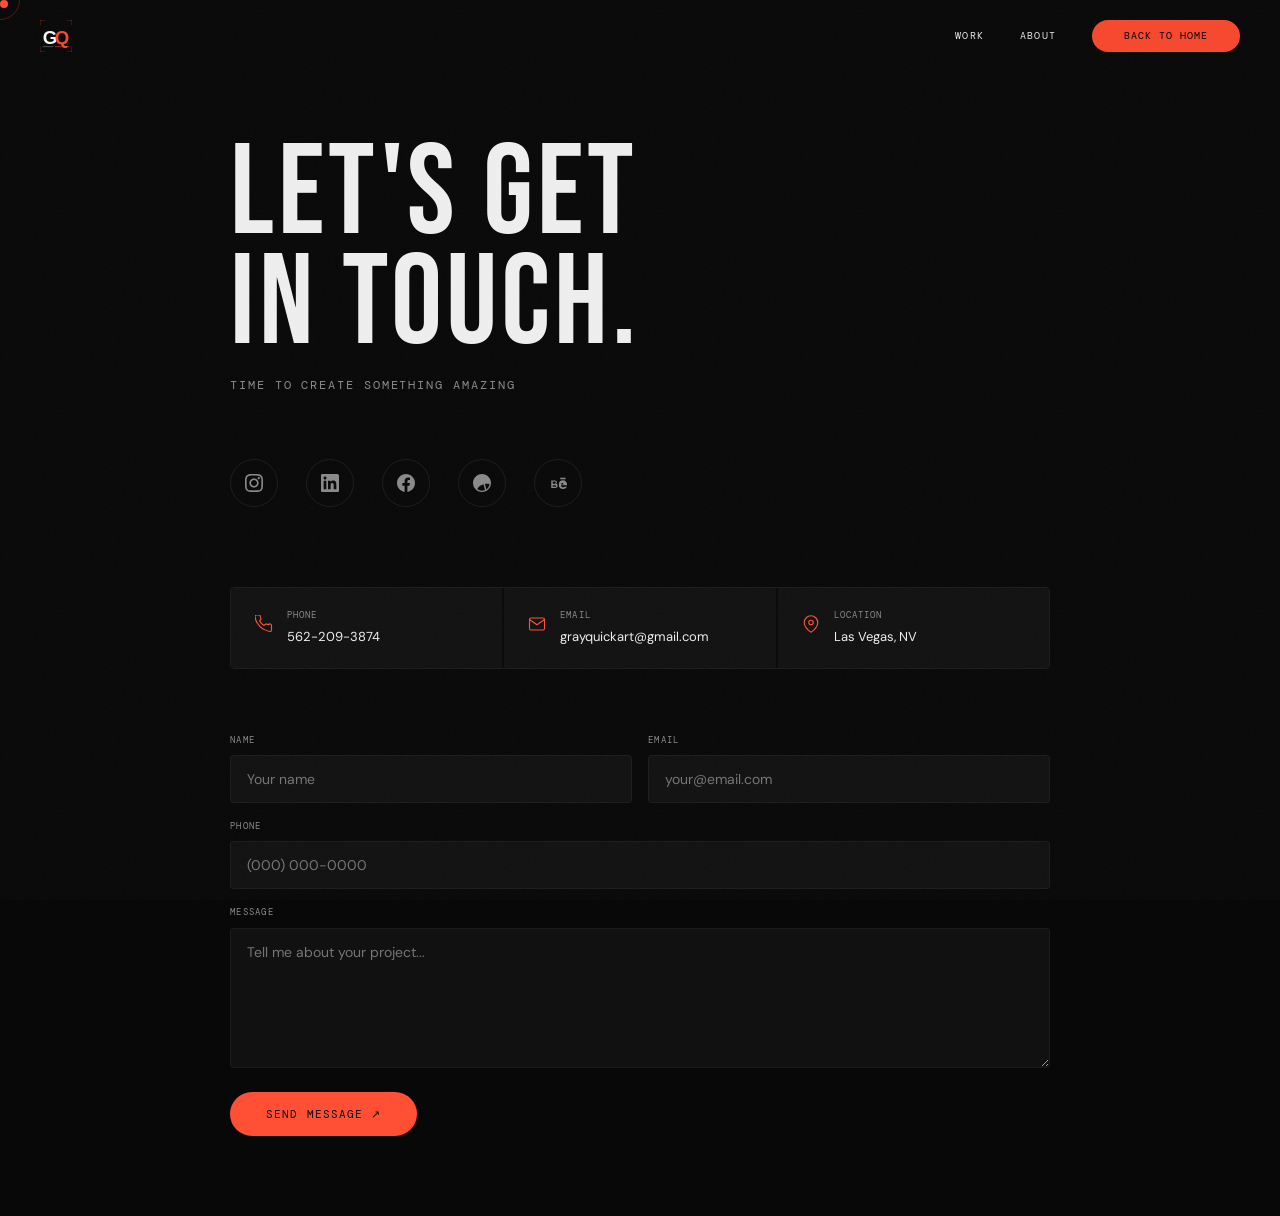
==== commit ed277b2f: "perf: PageSpeed fixes — async fonts, video preload=none, main landmark, contrast fixes, image dims, " ====
--- a/contact/index.html
+++ b/contact/index.html
@@ -1,288 +1,504 @@
 <!DOCTYPE html>
 <html lang="en">
+
 <head>
-<meta charset="UTF-8">
-<meta name="viewport" content="width=device-width, initial-scale=1.0">
-<title>Contact — Gray Quick</title>
-<link rel="preconnect" href="https://fonts.googleapis.com">
-<link rel="preconnect" href="https://fonts.gstatic.com" crossorigin>
-<link href="https://fonts.googleapis.com/css2?family=Bebas+Neue&family=DM+Mono:wght@300;400;500&family=DM+Sans:opsz,wght@9..40,300;9..40,400;9..40,500&display=swap" rel="stylesheet">
-<link rel="stylesheet" href="/styles.css">
-<link rel="icon" href="/assets/favicon.svg" type="image/svg+xml">
-<style>
-/* ── CONTACT PAGE ── */
-.contact-page{min-height:100svh;padding:140px 40px 80px;max-width:900px;margin:0 auto}
-
-.cp-h1{font-family:var(--disp);font-size:clamp(60px,10vw,130px);letter-spacing:.03em;line-height:.86;margin-bottom:16px}
-.cp-sub{font-family:var(--mono);font-size:12px;letter-spacing:.16em;color:var(--dim);text-transform:uppercase;margin-bottom:64px}
-
-/* ── SOCIALS ── */
-.cp-socials{display:flex;gap:28px;margin-bottom:80px}
-.cp-social{display:flex;align-items:center;justify-content:center;width:48px;height:48px;border:1px solid var(--border);border-radius:50%;color:var(--dim);transition:color .2s,border-color .2s;cursor:none}
-.cp-social:hover{color:var(--accent);border-color:var(--accent)}
-.cp-social svg{width:18px;height:18px;fill:currentColor}
-
-/* ── INFO ROW ── */
-.cp-info{display:grid;grid-template-columns:repeat(3,1fr);gap:2px;margin-bottom:64px;border:1px solid var(--border);border-radius:4px;overflow:hidden}
-.cp-info-item{display:flex;align-items:center;gap:14px;padding:20px 24px;background:var(--bg2)}
-.cp-info-icon{flex-shrink:0;color:var(--accent)}
-.cp-info-icon svg{width:18px;height:18px;fill:none;stroke:currentColor;stroke-width:1.5;stroke-linecap:round;stroke-linejoin:round}
-.cp-info-label{font-family:var(--mono);font-size:9px;letter-spacing:.12em;color:var(--dim);text-transform:uppercase;margin-bottom:4px}
-.cp-info-val{font-size:13px;color:var(--text)}
-
-/* ── FORM ── */
-.cp-form{display:grid;grid-template-columns:1fr 1fr;gap:16px}
-.cp-form-full{grid-column:1/-1}
-.cp-field{display:flex;flex-direction:column;gap:8px}
-.cp-field label{font-family:var(--mono);font-size:9px;letter-spacing:.14em;color:var(--dim);text-transform:uppercase}
-.cp-field input,.cp-field textarea{background:var(--bg2);border:1px solid var(--border);border-radius:3px;padding:14px 16px;color:var(--text);font-family:var(--body);font-size:14px;outline:none;transition:border-color .2s;width:100%}
-.cp-field input:focus,.cp-field textarea:focus{border-color:var(--accent)}
-.cp-field textarea{resize:vertical;min-height:140px}
-.cp-submit{grid-column:1/-1;margin-top:8px}
-.cp-submit button{display:inline-flex;align-items:center;gap:12px;background:var(--accent);color:var(--bg);font-family:var(--mono);font-size:11px;letter-spacing:.1em;text-transform:uppercase;padding:15px 36px;border-radius:100px;border:none;cursor:none;transition:background .2s}
-.cp-submit button:hover{background:var(--text)}
-
-.cp-success{display:none;font-family:var(--mono);font-size:11px;letter-spacing:.1em;color:#4ade80;text-transform:uppercase;margin-top:20px;grid-column:1/-1}
-
-@media(max-width:900px){
-  .contact-page{padding:120px 20px 60px}
-  .cp-info{grid-template-columns:1fr}
-  .cp-form{grid-template-columns:1fr}
-  .cp-form-full{grid-column:1}
-  .cp-submit{grid-column:1}
-  .cp-success{grid-column:1}
-}
-</style>
+  <meta charset="UTF-8">
+  <meta name="viewport" content="width=device-width, initial-scale=1.0">
+  <title>Contact — Gray Quick</title>
+  <script async src="https://t.contentsquare.net/uxa/74665bc162051.js"></script>
+  <!-- Google tag (gtag.js) -->
+  <script async src="https://www.googletagmanager.com/gtag/js?id=G-331PKQEN64"></script>
+  <script>
+    window.dataLayer = window.dataLayer || [];
+    function gtag() { dataLayer.push(arguments); }
+    gtag('js', new Date());
+    gtag('config', 'G-331PKQEN64');
+  </script>
+  <link rel="preconnect" href="https://fonts.googleapis.com">
+  <link rel="preconnect" href="https://fonts.gstatic.com" crossorigin>
+  <link rel="preload"
+    href="https://fonts.googleapis.com/css2?family=Bebas+Neue&family=DM+Mono:wght@300;400;500&family=DM+Sans:opsz,wght@9..40,300;9..40,400;9..40,500&display=swap"
+    as="style" onload="this.onload=null;this.rel='stylesheet'">
+  <noscript>
+    <link rel="stylesheet"
+      href="https://fonts.googleapis.com/css2?family=Bebas+Neue&family=DM+Mono:wght@300;400;500&family=DM+Sans:opsz,wght@9..40,300;9..40,400;9..40,500&display=swap">
+  </noscript>
+  <link rel="stylesheet" href="/styles.css">
+  <link rel="icon" href="/assets/favicon.svg" type="image/svg+xml">
+  <style>
+    /* ── CONTACT PAGE ── */
+    .contact-page {
+      min-height: 100svh;
+      padding: 140px 40px 80px;
+      max-width: 900px;
+      margin: 0 auto
+    }
+
+    .cp-h1 {
+      font-family: var(--disp);
+      font-size: clamp(60px, 10vw, 130px);
+      letter-spacing: .03em;
+      line-height: .86;
+      margin-bottom: 16px
+    }
+
+    .cp-sub {
+      font-family: var(--mono);
+      font-size: 12px;
+      letter-spacing: .16em;
+      color: var(--dim);
+      text-transform: uppercase;
+      margin-bottom: 64px
+    }
+
+    /* ── SOCIALS ── */
+    .cp-socials {
+      display: flex;
+      gap: 28px;
+      margin-bottom: 80px
+    }
+
+    .cp-social {
+      display: flex;
+      align-items: center;
+      justify-content: center;
+      width: 48px;
+      height: 48px;
+      border: 1px solid var(--border);
+      border-radius: 50%;
+      color: var(--dim);
+      transition: color .2s, border-color .2s;
+      cursor: none
+    }
+
+    .cp-social:hover {
+      color: var(--accent);
+      border-color: var(--accent)
+    }
+
+    .cp-social svg {
+      width: 18px;
+      height: 18px;
+      fill: currentColor
+    }
+
+    /* ── INFO ROW ── */
+    .cp-info {
+      display: grid;
+      grid-template-columns: repeat(3, 1fr);
+      gap: 2px;
+      margin-bottom: 64px;
+      border: 1px solid var(--border);
+      border-radius: 4px;
+      overflow: hidden
+    }
+
+    .cp-info-item {
+      display: flex;
+      align-items: center;
+      gap: 14px;
+      padding: 20px 24px;
+      background: var(--bg2)
+    }
+
+    .cp-info-icon {
+      flex-shrink: 0;
+      color: var(--accent)
+    }
+
+    .cp-info-icon svg {
+      width: 18px;
+      height: 18px;
+      fill: none;
+      stroke: currentColor;
+      stroke-width: 1.5;
+      stroke-linecap: round;
+      stroke-linejoin: round
+    }
+
+    .cp-info-label {
+      font-family: var(--mono);
+      font-size: 9px;
+      letter-spacing: .12em;
+      color: var(--dim);
+      text-transform: uppercase;
+      margin-bottom: 4px
+    }
+
+    .cp-info-val {
+      font-size: 13px;
+      color: var(--text)
+    }
+
+    /* ── FORM ── */
+    .cp-form {
+      display: grid;
+      grid-template-columns: 1fr 1fr;
+      gap: 16px
+    }
+
+    .cp-form-full {
+      grid-column: 1/-1
+    }
+
+    .cp-field {
+      display: flex;
+      flex-direction: column;
+      gap: 8px
+    }
+
+    .cp-field label {
+      font-family: var(--mono);
+      font-size: 9px;
+      letter-spacing: .14em;
+      color: var(--dim);
+      text-transform: uppercase
+    }
+
+    .cp-field input,
+    .cp-field textarea {
+      background: var(--bg2);
+      border: 1px solid var(--border);
+      border-radius: 3px;
+      padding: 14px 16px;
+      color: var(--text);
+      font-family: var(--body);
+      font-size: 14px;
+      outline: none;
+      transition: border-color .2s;
+      width: 100%
+    }
+
+    .cp-field input:focus,
+    .cp-field textarea:focus {
+      border-color: var(--accent)
+    }
+
+    .cp-field textarea {
+      resize: vertical;
+      min-height: 140px
+    }
+
+    .cp-submit {
+      grid-column: 1/-1;
+      margin-top: 8px
+    }
+
+    .cp-submit button {
+      display: inline-flex;
+      align-items: center;
+      gap: 12px;
+      background: var(--accent);
+      color: var(--bg);
+      font-family: var(--mono);
+      font-size: 11px;
+      letter-spacing: .1em;
+      text-transform: uppercase;
+      padding: 15px 36px;
+      border-radius: 100px;
+      border: none;
+      cursor: none;
+      transition: background .2s
+    }
+
+    .cp-submit button:hover {
+      background: var(--text)
+    }
+
+    .cp-success {
+      display: none;
+      font-family: var(--mono);
+      font-size: 11px;
+      letter-spacing: .1em;
+      color: #4ade80;
+      text-transform: uppercase;
+      margin-top: 20px;
+      grid-column: 1/-1
+    }
+
+    @media(max-width:900px) {
+      .contact-page {
+        padding: 120px 20px 60px
+      }
+
+      .cp-info {
+        grid-template-columns: 1fr
+      }
+
+      .cp-form {
+        grid-template-columns: 1fr
+      }
+
+      .cp-form-full {
+        grid-column: 1
+      }
+
+      .cp-submit {
+        grid-column: 1
+      }
+
+      .cp-success {
+        grid-column: 1
+      }
+    }
+  </style>
 </head>
+
 <body>
 
-<div id="cur"></div>
-<div id="cur-ring"></div>
-
-<nav>
-  <a class="nav-logo" href="/"><img src="/assets/gq-logo.svg" alt="GQ" style="height:32px;width:auto;display:block;"></a>
-  <div class="nav-links">
-    <a class="nav-link" href="/">Work</a>
-    <a class="nav-link" href="/#about">About</a>
-    <a class="c-btn-nav" href="/">Back to Home</a>
-  </div>
-</nav>
-
-<div id="scroll-wrap">
-<div class="contact-page">
-
-  <div class="cp-h1">LET'S GET<br>IN TOUCH.</div>
-  <div class="cp-sub">Time to create something amazing</div>
-
-  <!-- SOCIALS -->
-  <div class="cp-socials">
-    <a class="cp-social" href="https://instagram.com/zero.eden" target="_blank" aria-label="Instagram">
-      <svg viewBox="0 0 24 24" xmlns="http://www.w3.org/2000/svg"><path d="M12 2.163c3.204 0 3.584.012 4.85.07 3.252.148 4.771 1.691 4.919 4.919.058 1.265.069 1.645.069 4.849 0 3.205-.012 3.584-.069 4.849-.149 3.225-1.664 4.771-4.919 4.919-1.266.058-1.644.07-4.85.07-3.204 0-3.584-.012-4.849-.07-3.26-.149-4.771-1.699-4.919-4.92-.058-1.265-.07-1.644-.07-4.849 0-3.204.013-3.583.07-4.849.149-3.227 1.664-4.771 4.919-4.919 1.266-.057 1.645-.069 4.849-.069zm0-2.163c-3.259 0-3.667.014-4.947.072-4.358.2-6.78 2.618-6.98 6.98-.059 1.281-.073 1.689-.073 4.948 0 3.259.014 3.668.072 4.948.2 4.358 2.618 6.78 6.98 6.98 1.281.058 1.689.072 4.948.072 3.259 0 3.668-.014 4.948-.072 4.354-.2 6.782-2.618 6.979-6.98.059-1.28.073-1.689.073-4.948 0-3.259-.014-3.667-.072-4.947-.196-4.354-2.617-6.78-6.979-6.98-1.281-.059-1.69-.073-4.949-.073zm0 5.838c-3.403 0-6.162 2.759-6.162 6.162s2.759 6.163 6.162 6.163 6.162-2.759 6.162-6.163c0-3.403-2.759-6.162-6.162-6.162zm0 10.162c-2.209 0-4-1.79-4-4 0-2.209 1.791-4 4-4s4 1.791 4 4c0 2.21-1.791 4-4 4zm6.406-11.845c-.796 0-1.441.645-1.441 1.44s.645 1.44 1.441 1.44c.795 0 1.439-.645 1.439-1.44s-.644-1.44-1.439-1.44z"/></svg>
-    </a>
-    <a class="cp-social" href="https://linkedin.com/in/medusan" target="_blank" aria-label="LinkedIn">
-      <svg viewBox="0 0 24 24" xmlns="http://www.w3.org/2000/svg"><path d="M20.447 20.452h-3.554v-5.569c0-1.328-.027-3.037-1.852-3.037-1.853 0-2.136 1.445-2.136 2.939v5.667H9.351V9h3.414v1.561h.046c.477-.9 1.637-1.85 3.37-1.85 3.601 0 4.267 2.37 4.267 5.455v6.286zM5.337 7.433c-1.144 0-2.063-.926-2.063-2.065 0-1.138.92-2.063 2.063-2.063 1.14 0 2.064.925 2.064 2.063 0 1.139-.925 2.065-2.064 2.065zm1.782 13.019H3.555V9h3.564v11.452zM22.225 0H1.771C.792 0 0 .774 0 1.729v20.542C0 23.227.792 24 1.771 24h20.451C23.2 24 24 23.227 24 22.271V1.729C24 .774 23.２ 0 ２２．２２２ 0h．００３z"/></svg>
-    </a>
-    <a class="cp-social" href="https://www.facebook.com/MarvelousSun/" target="_blank" aria-label="Facebook">
-      <svg viewBox="0 0 24 24" xmlns="http://www.w3.org/2000/svg"><path d="M24 12.073c0-6.627-5.373-12-12-12s-12 5.373-12 12c0 5.99 4.388 10.954 10.125 11.854v-8.385H7.078v-3.47h3.047V9.43c0-3.007 1.792-4.669 4.533-4.669 1.312 0 2.686.235 2.686.235v2.953H15.83c-1.491 0-1.956.925-1.956 1.874v2.25h3.328l-.532 3.47h-2.796v8.385C19.612 23.027 24 18.062 24 12.073z"/></svg>
-    </a>
-    <a class="cp-social" href="https://dribbble.com/0-eden" target="_blank" aria-label="Dribbble">
-      <svg viewBox="0 0 24 24" xmlns="http://www.w3.org/2000/svg"><path d="M12 24C5.385 24 0 18.615 0 12S5.385 0 12 0s12 5.385 12 12-5.385 12-12 12zm10.12-10.358c-.35-.11-3.17-.953-6.384-.438 1.34 3.684 1.887 6.684 1.992 7.308 2.3-1.555 3.936-4.02 4.395-6.87zm-6.115 7.808c-.153-.9-.75-4.032-2.19-7.77l-.066.02c-5.79 2.015-7.86 6.025-8.04 6.4 1.73 1.358 3.92 2.166 6.29 2.166 1.42 0 2.77-.29 4-.814zm-11.62-2.logout c.19-.38 2.86-5.385 8.04-7.07.165-.05.33-.1.495-.14-.31-.705-.645-1.41-1.005-2.1C5.97 8.55 2.005 8.625 1.645 8.625c-.04 0-.07 0-.11-.002-.015.13-.015 1.91-.015 2.42 0 2.16.655 4.164 1.77 5.822l.01-.016zM1.82 6.55c.37.005 3.785-.11 9.315-1.965C9.66 2.675 8.005 1.065 7.64.75 4.91 1.94 2.835 3.995 1.82 6.55zm7.585-6.08c.38.33 2.07 1.94 3.525 4.47 3.35-1.255 4.77-3.17 4.93-3.405C16.14.87 14.17.1 12 .1c-.895 0-1.755.13-2.595.37zm9.335 3.08c-.195.27-1.76 2.3-5.245 3.73.22.45.43.91.625 1.37.07.17.14.33.205.5 3.395-.43 6.77.26 7.11.33-.02-2.17-.69-4.18-1.695-5.93z"/></svg>
-    </a>
-    <a class="cp-social" href="https://www.behance.net/zeroeden" target="_blank" aria-label="Behance">
-      <svg viewBox="0 0 24 24" xmlns="http://www.w3.org/2000/svg"><path d="M22 7h-7V5h7v2zm1.726 10c-.442 1.297-2.029 3-5.101 3-3.074 0-5.564-1.729-5.564-5.675 0-3.91 2.325-5.92 5.466-5.92 3.082 0 4.964 1.782 5.375 4.426.078.506.109 1.188.095 2.14H15.97c.13 3.211 3.483 3.312 4.588 2.029H23.726zm-7.726-3h3.585c-.185-1.096-1.037-1.96-1.77-1.96-.98 0-1.608.817-1.815 1.96zM8 13.5c1.381 0 2.5-1.119 2.5-2.5S9.381 8.5 8 8.5H3v10h5.5c1.657 0 3-1.343 3-3 0-1.38-.93-2.544-2.2-2.9L8 13.5zm-3-3.5h2.5c.828 0 1.5.672 1.5 1.5S8.328 13 7.5 13H5v-3zm0 5h3c.828 0 1.5.672 1.5 1.5S8.828 17 8 17H5v-2z"/></svg>
-    </a>
-  </div>
-
-  <!-- INFO ROW -->
-  <div class="cp-info">
-    <div class="cp-info-item">
-      <div class="cp-info-icon">
-        <svg viewBox="0 0 24 24"><path d="M22 16.92v3a2 2 0 01-2.18 2 19.79 19.79 0 01-8.63-3.07A19.5 19.5 0 013.07 10.8 19.79 19.79 0 01.01 2.18 2 2 0 012 0h3a2 2 0 012 1.72 12.84 12.84 0 00.7 2.81 2 2 0 01-.45 2.11L6.09 7.91a16 16 0 006 6l1.27-1.27a2 2 0 012.11-.45 12.84 12.84 0 002.81.7A2 2 0 0122 14z"/></svg>
+  <div id="cur"></div>
+  <div id="cur-ring"></div>
+
+  <nav>
+    <a class="nav-logo" href="/"><img src="/assets/gq-logo.svg" alt="GQ" width="40" height="32"
+        style="height:32px;width:auto;display:block;"></a>
+    <div class="nav-links">
+      <a class="nav-link" href="/">Work</a>
+      <a class="nav-link" href="/#about">About</a>
+      <a class="c-btn-nav" href="/">Back to Home</a>
+    </div>
+  </nav>
+
+  <div id="scroll-wrap">
+    <div class="contact-page">
+
+      <div class="cp-h1">LET'S GET<br>IN TOUCH.</div>
+      <div class="cp-sub">Time to create something amazing</div>
+
+      <!-- SOCIALS -->
+      <div class="cp-socials">
+        <a class="cp-social" href="https://instagram.com/zero.eden" target="_blank" aria-label="Instagram">
+          <svg viewBox="0 0 24 24" xmlns="http://www.w3.org/2000/svg">
+            <path
+              d="M12 2.163c3.204 0 3.584.012 4.85.07 3.252.148 4.771 1.691 4.919 4.919.058 1.265.069 1.645.069 4.849 0 3.205-.012 3.584-.069 4.849-.149 3.225-1.664 4.771-4.919 4.919-1.266.058-1.644.07-4.85.07-3.204 0-3.584-.012-4.849-.07-3.26-.149-4.771-1.699-4.919-4.92-.058-1.265-.07-1.644-.07-4.849 0-3.204.013-3.583.07-4.849.149-3.227 1.664-4.771 4.919-4.919 1.266-.057 1.645-.069 4.849-.069zm0-2.163c-3.259 0-3.667.014-4.947.072-4.358.2-6.78 2.618-6.98 6.98-.059 1.281-.073 1.689-.073 4.948 0 3.259.014 3.668.072 4.948.2 4.358 2.618 6.78 6.98 6.98 1.281.058 1.689.072 4.948.072 3.259 0 3.668-.014 4.948-.072 4.354-.2 6.782-2.618 6.979-6.98.059-1.28.073-1.689.073-4.948 0-3.259-.014-3.667-.072-4.947-.196-4.354-2.617-6.78-6.979-6.98-1.281-.059-1.69-.073-4.949-.073zm0 5.838c-3.403 0-6.162 2.759-6.162 6.162s2.759 6.163 6.162 6.163 6.162-2.759 6.162-6.163c0-3.403-2.759-6.162-6.162-6.162zm0 10.162c-2.209 0-4-1.79-4-4 0-2.209 1.791-4 4-4s4 1.791 4 4c0 2.21-1.791 4-4 4zm6.406-11.845c-.796 0-1.441.645-1.441 1.44s.645 1.44 1.441 1.44c.795 0 1.439-.645 1.439-1.44s-.644-1.44-1.439-1.44z" />
+          </svg>
+        </a>
+        <a class="cp-social" href="https://linkedin.com/in/medusan" target="_blank" aria-label="LinkedIn">
+          <svg viewBox="0 0 24 24" xmlns="http://www.w3.org/2000/svg">
+            <path
+              d="M20.447 20.452h-3.554v-5.569c0-1.328-.027-3.037-1.852-3.037-1.853 0-2.136 1.445-2.136 2.939v5.667H9.351V9h3.414v1.561h.046c.477-.9 1.637-1.85 3.37-1.85 3.601 0 4.267 2.37 4.267 5.455v6.286zM5.337 7.433c-1.144 0-2.063-.926-2.063-2.065 0-1.138.92-2.063 2.063-2.063 1.14 0 2.064.925 2.064 2.063 0 1.139-.925 2.065-2.064 2.065zm1.782 13.019H3.555V9h3.564v11.452zM22.225 0H1.771C.792 0 0 .774 0 1.729v20.542C0 23.227.792 24 1.771 24h20.451C23.2 24 24 23.227 24 22.271V1.729C24 .774 23.２ 0 ２２．２２２ 0h．００３z" />
+          </svg>
+        </a>
+        <a class="cp-social" href="https://www.facebook.com/MarvelousSun/" target="_blank" aria-label="Facebook">
+          <svg viewBox="0 0 24 24" xmlns="http://www.w3.org/2000/svg">
+            <path
+              d="M24 12.073c0-6.627-5.373-12-12-12s-12 5.373-12 12c0 5.99 4.388 10.954 10.125 11.854v-8.385H7.078v-3.47h3.047V9.43c0-3.007 1.792-4.669 4.533-4.669 1.312 0 2.686.235 2.686.235v2.953H15.83c-1.491 0-1.956.925-1.956 1.874v2.25h3.328l-.532 3.47h-2.796v8.385C19.612 23.027 24 18.062 24 12.073z" />
+          </svg>
+        </a>
+        <a class="cp-social" href="https://dribbble.com/0-eden" target="_blank" aria-label="Dribbble">
+          <svg viewBox="0 0 24 24" xmlns="http://www.w3.org/2000/svg">
+            <path
+              d="M12 24C5.385 24 0 18.615 0 12S5.385 0 12 0s12 5.385 12 12-5.385 12-12 12zm10.12-10.358c-.35-.11-3.17-.953-6.384-.438 1.34 3.684 1.887 6.684 1.992 7.308 2.3-1.555 3.936-4.02 4.395-6.87zm-6.115 7.808c-.153-.9-.75-4.032-2.19-7.77l-.066.02c-5.79 2.015-7.86 6.025-8.04 6.4 1.73 1.358 3.92 2.166 6.29 2.166 1.42 0 2.77-.29 4-.814zm-11.62-2.logout c.19-.38 2.86-5.385 8.04-7.07.165-.05.33-.1.495-.14-.31-.705-.645-1.41-1.005-2.1C5.97 8.55 2.005 8.625 1.645 8.625c-.04 0-.07 0-.11-.002-.015.13-.015 1.91-.015 2.42 0 2.16.655 4.164 1.77 5.822l.01-.016zM1.82 6.55c.37.005 3.785-.11 9.315-1.965C9.66 2.675 8.005 1.065 7.64.75 4.91 1.94 2.835 3.995 1.82 6.55zm7.585-6.08c.38.33 2.07 1.94 3.525 4.47 3.35-1.255 4.77-3.17 4.93-3.405C16.14.87 14.17.1 12 .1c-.895 0-1.755.13-2.595.37zm9.335 3.08c-.195.27-1.76 2.3-5.245 3.73.22.45.43.91.625 1.37.07.17.14.33.205.5 3.395-.43 6.77.26 7.11.33-.02-2.17-.69-4.18-1.695-5.93z" />
+          </svg>
+        </a>
+        <a class="cp-social" href="https://www.behance.net/zeroeden" target="_blank" aria-label="Behance">
+          <svg viewBox="0 0 24 24" xmlns="http://www.w3.org/2000/svg">
+            <path
+              d="M22 7h-7V5h7v2zm1.726 10c-.442 1.297-2.029 3-5.101 3-3.074 0-5.564-1.729-5.564-5.675 0-3.91 2.325-5.92 5.466-5.92 3.082 0 4.964 1.782 5.375 4.426.078.506.109 1.188.095 2.14H15.97c.13 3.211 3.483 3.312 4.588 2.029H23.726zm-7.726-3h3.585c-.185-1.096-1.037-1.96-1.77-1.96-.98 0-1.608.817-1.815 1.96zM8 13.5c1.381 0 2.5-1.119 2.5-2.5S9.381 8.5 8 8.5H3v10h5.5c1.657 0 3-1.343 3-3 0-1.38-.93-2.544-2.2-2.9L8 13.5zm-3-3.5h2.5c.828 0 1.5.672 1.5 1.5S8.328 13 7.5 13H5v-3zm0 5h3c.828 0 1.5.672 1.5 1.5S8.828 17 8 17H5v-2z" />
+          </svg>
+        </a>
       </div>
-      <div>
-        <div class="cp-info-label">Phone</div>
-        <div class="cp-info-val">562-209-3874</div>
+
+      <!-- INFO ROW -->
+      <div class="cp-info">
+        <div class="cp-info-item">
+          <div class="cp-info-icon">
+            <svg viewBox="0 0 24 24">
+              <path
+                d="M22 16.92v3a2 2 0 01-2.18 2 19.79 19.79 0 01-8.63-3.07A19.5 19.5 0 013.07 10.8 19.79 19.79 0 01.01 2.18 2 2 0 012 0h3a2 2 0 012 1.72 12.84 12.84 0 00.7 2.81 2 2 0 01-.45 2.11L6.09 7.91a16 16 0 006 6l1.27-1.27a2 2 0 012.11-.45 12.84 12.84 0 002.81.7A2 2 0 0122 14z" />
+            </svg>
+          </div>
+          <div>
+            <div class="cp-info-label">Phone</div>
+            <div class="cp-info-val">562-209-3874</div>
+          </div>
+        </div>
+        <div class="cp-info-item">
+          <div class="cp-info-icon">
+            <svg viewBox="0 0 24 24">
+              <path d="M4 4h16c1.1 0 2 .9 2 2v12c0 1.1-.9 2-2 2H4c-1.1 0-2-.9-2-2V6c0-1.1.9-2 2-2z" />
+              <polyline points="22,6 12,13 2,6" />
+            </svg>
+          </div>
+          <div>
+            <div class="cp-info-label">Email</div>
+            <div class="cp-info-val">grayquickart@gmail.com</div>
+          </div>
+        </div>
+        <div class="cp-info-item">
+          <div class="cp-info-icon">
+            <svg viewBox="0 0 24 24">
+              <path d="M21 10c0 7-9 13-9 13s-9-6-9-13a9 9 0 0118 0z" />
+              <circle cx="12" cy="10" r="3" />
+            </svg>
+          </div>
+          <div>
+            <div class="cp-info-label">Location</div>
+            <div class="cp-info-val">Las Vegas, NV</div>
+          </div>
+        </div>
       </div>
+
+      <!-- FORM -->
+      <!-- To activate: sign up at formspree.io, create a form, and replace YOUR_FORM_ID below -->
+      <form class="cp-form" action="https://formspree.io/f/xnjopjzn" method="POST" id="contact-form">
+        <div class="cp-field">
+          <label for="name">Name</label>
+          <input type="text" id="name" name="name" placeholder="Your name" required>
+        </div>
+        <div class="cp-field">
+          <label for="email">Email</label>
+          <input type="email" id="email" name="email" placeholder="your@email.com" required>
+        </div>
+        <div class="cp-field cp-form-full">
+          <label for="phone">Phone</label>
+          <input type="tel" id="phone" name="phone" placeholder="(000) 000-0000">
+        </div>
+        <div class="cp-field cp-form-full">
+          <label for="message">Message</label>
+          <textarea id="message" name="message" placeholder="Tell me about your project..." required></textarea>
+        </div>
+        <div class="cp-submit">
+          <button type="submit">Send Message ↗</button>
+        </div>
+        <div class="cp-success" id="form-success">Message sent — I'll be in touch soon.</div>
+      </form>
+
     </div>
-    <div class="cp-info-item">
-      <div class="cp-info-icon">
-        <svg viewBox="0 0 24 24"><path d="M4 4h16c1.1 0 2 .9 2 2v12c0 1.1-.9 2-2 2H4c-1.1 0-2-.9-2-2V6c0-1.1.9-2 2-2z"/><polyline points="22,6 12,13 2,6"/></svg>
-      </div>
-      <div>
-        <div class="cp-info-label">Email</div>
-        <div class="cp-info-val">grayquickart@gmail.com</div>
-      </div>
-    </div>
-    <div class="cp-info-item">
-      <div class="cp-info-icon">
-        <svg viewBox="0 0 24 24"><path d="M21 10c0 7-9 13-9 13s-9-6-9-13a9 9 0 0118 0z"/><circle cx="12" cy="10" r="3"/></svg>
-      </div>
-      <div>
-        <div class="cp-info-label">Location</div>
-        <div class="cp-info-val">Las Vegas, NV</div>
-      </div>
-    </div>
-  </div>
-
-  <!-- FORM -->
-  <!-- To activate: sign up at formspree.io, create a form, and replace YOUR_FORM_ID below -->
-  <form class="cp-form" action="https://formspree.io/f/xnjopjzn" method="POST" id="contact-form">
-    <div class="cp-field">
-      <label for="name">Name</label>
-      <input type="text" id="name" name="name" placeholder="Your name" required>
-    </div>
-    <div class="cp-field">
-      <label for="email">Email</label>
-      <input type="email" id="email" name="email" placeholder="your@email.com" required>
-    </div>
-    <div class="cp-field cp-form-full">
-      <label for="phone">Phone</label>
-      <input type="tel" id="phone" name="phone" placeholder="(000) 000-0000">
-    </div>
-    <div class="cp-field cp-form-full">
-      <label for="message">Message</label>
-      <textarea id="message" name="message" placeholder="Tell me about your project..." required></textarea>
-    </div>
-    <div class="cp-submit">
-      <button type="submit">Send Message ↗</button>
-    </div>
-    <div class="cp-success" id="form-success">Message sent — I'll be in touch soon.</div>
-  </form>
-
-</div>
-</div><!-- /scroll-wrap -->
-
-<script>
-(function() {
-'use strict';
-
-var lerp = function(a,b,t){ return a+(b-a)*t; };
-
-/* ── CURSOR ── */
-var cur = document.getElementById('cur');
-var ring = document.getElementById('cur-ring');
-var mx = 0, my = 0, rx = 0, ry = 0;
-
-document.addEventListener('mousemove', function(e) {
-  mx = e.clientX; my = e.clientY;
-  cur.style.left = mx + 'px';
-  cur.style.top  = my + 'px';
-});
-
-setInterval(function() {
-  rx = lerp(rx, mx, 0.1);
-  ry = lerp(ry, my, 0.1);
-  ring.style.left = rx + 'px';
-  ring.style.top  = ry + 'px';
-}, 14);
-
-document.querySelectorAll('a, button').forEach(function(el) {
-  el.addEventListener('mouseenter', function() { cur.classList.add('big'); });
-  el.addEventListener('mouseleave', function() { cur.classList.remove('big'); });
-});
-
-/* ── NAV SCROLL BLUR ── */
-var nav = document.querySelector('nav');
-window.addEventListener('scroll', function() {
-  nav.classList.toggle('scrolled', window.scrollY > 20);
-}, { passive: true });
-
-/* ── FORM SUBMISSION ── */
-var form = document.getElementById('contact-form');
-form.addEventListener('submit', function(e) {
-  var action = form.getAttribute('action');
-  if (action.indexOf('YOUR_FORM_ID') !== -1) {
-    e.preventDefault();
-    document.getElementById('form-success').style.display = 'block';
-    form.reset();
-    return;
-  }
-  e.preventDefault();
-  var data = new FormData(form);
-  fetch(action, { method: 'POST', body: data, headers: { 'Accept': 'application/json' } })
-    .then(function(r) {
-      if (r.ok) {
-        document.getElementById('form-success').style.display = 'block';
-        form.reset();
-      }
-    });
-});
-
-})();
-
-/* ── BINARY ARTIFACTS ── */
-(function() {
-  var canvas = document.createElement('canvas');
-  canvas.style.cssText = 'position:fixed;top:0;left:0;width:100%;height:100%;pointer-events:none;z-index:1';
-  document.body.appendChild(canvas);
-  var ctx = canvas.getContext('2d');
-
-  var W, H, particles = [];
-  var mouse = { x: -999, y: -999 };
-  var CHARS = ['0','1'];
-  var COUNT = 80;
-  var REPEL_RADIUS = 120;
-  var REPEL_FORCE  = 3.5;
-
-  function resize() {
-    W = canvas.width  = window.innerWidth;
-    H = canvas.height = window.innerHeight;
-    ctx.font = 'bold 13px "DM Mono", monospace';
-  }
-
-  function rand(min, max) { return min + Math.random() * (max - min); }
-
-  function Particle() { this.reset(true); }
-  Particle.prototype.reset = function(anywhere) {
-    this.x  = rand(0, W);
-    this.y  = anywhere ? rand(0, H) : H + 10;
-    this.vx = rand(-0.15, 0.15);
-    this.vy = rand(-0.4, -0.15);
-    this.ox = this.x;
-    this.oy = this.y;
-    this.char    = CHARS[Math.floor(Math.random() * CHARS.length)];
-    this.size    = rand(10, 15);
-    this.alpha   = rand(0.04, 0.12);
-    this.life    = 0;
-    this.maxLife = rand(180, 400);
-  };
-
-  for (var i = 0; i < COUNT; i++) particles.push(new Particle());
-
-  document.addEventListener('mousemove', function(e) {
-    mouse.x = e.clientX; mouse.y = e.clientY;
-  });
-
-  function tick() {
-    ctx.clearRect(0, 0, W, H);
-    for (var i = 0; i < particles.length; i++) {
-      var p = particles[i];
-      p.life++;
-      var dx = p.x - mouse.x, dy = p.y - mouse.y;
-      var dist = Math.sqrt(dx * dx + dy * dy);
-      if (dist < REPEL_RADIUS && dist > 0) {
-        var force = (REPEL_RADIUS - dist) / REPEL_RADIUS * REPEL_FORCE;
-        p.x += (dx / dist) * force;
-        p.y += (dy / dist) * force;
-      } else {
-        p.x += (p.ox - p.x) * 0.02 + p.vx;
-        p.y += (p.oy - p.y) * 0.02 + p.vy;
-        p.oy += p.vy;
-      }
-      var progress = p.life / p.maxLife;
-      var fade = progress < 0.1 ? progress / 0.1 : progress > 0.8 ? (1 - progress) / 0.2 : 1;
-      ctx.globalAlpha = p.alpha * fade;
-      ctx.fillStyle = '#ffffff';
-      ctx.fillText(p.char, p.x, p.y);
-      if (p.life >= p.maxLife || p.y < -20) p.reset(false);
-    }
-    requestAnimationFrame(tick);
-  }
-
-  window.addEventListener('resize', resize);
-  resize();
-  tick();
-})();
-</script>
+  </div><!-- /scroll-wrap -->
+
+  <script>
+    (function () {
+      'use strict';
+
+      var lerp = function (a, b, t) { return a + (b - a) * t; };
+
+      /* ── CURSOR ── */
+      var cur = document.getElementById('cur');
+      var ring = document.getElementById('cur-ring');
+      var mx = 0, my = 0, rx = 0, ry = 0;
+
+      document.addEventListener('mousemove', function (e) {
+        mx = e.clientX; my = e.clientY;
+        cur.style.transform = 'translate3d(' + (mx - 4) + 'px,' + (my - 4) + 'px,0)';
+      });
+
+      (function ringTick() {
+        rx = lerp(rx, mx, 0.18);
+        ry = lerp(ry, my, 0.18);
+        ring.style.transform = 'translate3d(' + (rx - 20) + 'px,' + (ry - 20) + 'px,0)';
+        requestAnimationFrame(ringTick);
+      })();
+
+      document.querySelectorAll('a, button').forEach(function (el) {
+        el.addEventListener('mouseenter', function () { cur.classList.add('big'); });
+        el.addEventListener('mouseleave', function () { cur.classList.remove('big'); });
+      });
+
+      /* ── NAV SCROLL BLUR ── */
+      var nav = document.querySelector('nav');
+      window.addEventListener('scroll', function () {
+        nav.classList.toggle('scrolled', window.scrollY > 20);
+      }, { passive: true });
+
+      /* ── FORM SUBMISSION ── */
+      var form = document.getElementById('contact-form');
+      form.addEventListener('submit', function (e) {
+        var action = form.getAttribute('action');
+        if (action.indexOf('YOUR_FORM_ID') !== -1) {
+          e.preventDefault();
+          document.getElementById('form-success').style.display = 'block';
+          form.reset();
+          return;
+        }
+        e.preventDefault();
+        var data = new FormData(form);
+        fetch(action, { method: 'POST', body: data, headers: { 'Accept': 'application/json' } })
+          .then(function (r) {
+            if (r.ok) {
+              document.getElementById('form-success').style.display = 'block';
+              form.reset();
+            }
+          });
+      });
+
+    })();
+
+    /* ── BINARY ARTIFACTS ── */
+    if (window.innerWidth > 900) (function () {
+      var canvas = document.createElement('canvas');
+      canvas.style.cssText = 'position:fixed;top:0;left:0;width:100%;height:100%;pointer-events:none;z-index:1';
+      document.body.appendChild(canvas);
+      var ctx = canvas.getContext('2d');
+
+      var W, H, particles = [];
+      var mouse = { x: -999, y: -999 };
+      var CHARS = ['0', '1'];
+      var COUNT = 80;
+      var REPEL_RADIUS = 120;
+      var REPEL_FORCE = 3.5;
+
+      function resize() {
+        W = canvas.width = window.innerWidth;
+        H = canvas.height = window.innerHeight;
+        ctx.font = 'bold 13px "DM Mono", monospace';
+      }
+
+      function rand(min, max) { return min + Math.random() * (max - min); }
+
+      function Particle() { this.reset(true); }
+      Particle.prototype.reset = function (anywhere) {
+        this.x = rand(0, W);
+        this.y = anywhere ? rand(0, H) : H + 10;
+        this.vx = rand(-0.15, 0.15);
+        this.vy = rand(-0.4, -0.15);
+        this.ox = this.x;
+        this.oy = this.y;
+        this.char = CHARS[Math.floor(Math.random() * CHARS.length)];
+        this.size = rand(10, 15);
+        this.alpha = rand(0.04, 0.12);
+        this.life = 0;
+        this.maxLife = rand(180, 400);
+      };
+
+      for (var i = 0; i < COUNT; i++) particles.push(new Particle());
+
+      document.addEventListener('mousemove', function (e) {
+        mouse.x = e.clientX; mouse.y = e.clientY;
+      });
+
+      function tick() {
+        ctx.clearRect(0, 0, W, H);
+        for (var i = 0; i < particles.length; i++) {
+          var p = particles[i];
+          p.life++;
+          var dx = p.x - mouse.x, dy = p.y - mouse.y;
+          var dist = Math.sqrt(dx * dx + dy * dy);
+          if (dist < REPEL_RADIUS && dist > 0) {
+            var force = (REPEL_RADIUS - dist) / REPEL_RADIUS * REPEL_FORCE;
+            p.x += (dx / dist) * force;
+            p.y += (dy / dist) * force;
+          } else {
+            p.x += (p.ox - p.x) * 0.02 + p.vx;
+            p.y += (p.oy - p.y) * 0.02 + p.vy;
+            p.oy += p.vy;
+          }
+          var progress = p.life / p.maxLife;
+          var fade = progress < 0.1 ? progress / 0.1 : progress > 0.8 ? (1 - progress) / 0.2 : 1;
+          ctx.globalAlpha = p.alpha * fade;
+          ctx.fillStyle = '#ffffff';
+          ctx.fillText(p.char, p.x, p.y);
+          if (p.life >= p.maxLife || p.y < -20) p.reset(false);
+        }
+        requestAnimationFrame(tick);
+      }
+
+      window.addEventListener('resize', resize);
+      resize();
+      tick();
+    })();
+    // end desktop-only binary artifacts
+  </script>
 </body>
-</html>
+
+</html>
--- a/styles.css
+++ b/styles.css
@@ -1,251 +1,1531 @@
-*,*::before,*::after{margin:0;padding:0;box-sizing:border-box}
-:root{
-  --bg:#080808;--bg2:#111;--bg3:#191919;
-  --text:#EFEFEF;--dim:#555;--dimmer:#2a2a2a;
-  --accent:#FF5035;--border:#1c1c1c;
-  --mono:'DM Mono',monospace;--disp:'Bebas Neue',sans-serif;--body:'DM Sans',sans-serif;
-}
-html{overflow-x:hidden}
-body{background:var(--bg);color:var(--text);font-family:var(--body);font-size:15px;line-height:1.6;overflow-x:hidden;cursor:none}
-a{color:inherit;text-decoration:none}
-img{display:block;max-width:100%}
+*,
+*::before,
+*::after {
+  margin: 0;
+  padding: 0;
+  box-sizing: border-box
+}
+
+:root {
+  --bg: #080808;
+  --bg2: #111;
+  --bg3: #191919;
+  --text: #EFEFEF;
+  --dim: #8a8a8a;
+  --dimmer: #2a2a2a;
+  --accent: #FF5035;
+  --border: #1c1c1c;
+  --mono: 'DM Mono', monospace;
+  --disp: 'Bebas Neue', sans-serif;
+  --body: 'DM Sans', sans-serif;
+}
+
+html {
+  overflow-x: hidden
+}
+
+body {
+  background: var(--bg);
+  color: var(--text);
+  font-family: var(--body);
+  font-size: 15px;
+  line-height: 1.6;
+  overflow-x: hidden;
+  cursor: none
+}
+
+a {
+  color: inherit;
+  text-decoration: none
+}
+
+img {
+  display: block;
+  max-width: 100%
+}
 
 /* ── GRAIN ── */
-body::before{
-  content:'';position:fixed;inset:0;z-index:9000;pointer-events:none;opacity:.04;
-  background-image:url("data:image/svg+xml,%3Csvg xmlns='http://www.w3.org/2000/svg' width='300' height='300'%3E%3Cfilter id='n'%3E%3CfeTurbulence type='fractalNoise' baseFrequency='0.75' numOctaves='4' stitchTiles='stitch'/%3E%3C/filter%3E%3Crect width='300' height='300' filter='url(%23n)'/%3E%3C/svg%3E");
-  background-size:200px 200px;animation:gr .7s steps(1) infinite;
-}
-@keyframes gr{0%{background-position:0 0}25%{background-position:-50px 30px}50%{background-position:20px -40px}75%{background-position:-30px 50px}}
+body::before {
+  content: '';
+  position: fixed;
+  inset: 0;
+  z-index: 9000;
+  pointer-events: none;
+  opacity: .04;
+  background-image: url("data:image/svg+xml,%3Csvg xmlns='http://www.w3.org/2000/svg' width='300' height='300'%3E%3Cfilter id='n'%3E%3CfeTurbulence type='fractalNoise' baseFrequency='0.75' numOctaves='4' stitchTiles='stitch'/%3E%3C/filter%3E%3Crect width='300' height='300' filter='url(%23n)'/%3E%3C/svg%3E");
+  background-size: 200px 200px;
+  animation: gr .7s steps(1) infinite;
+}
+
+@keyframes gr {
+  0% {
+    background-position: 0 0
+  }
+
+  25% {
+    background-position: -50px 30px
+  }
+
+  50% {
+    background-position: 20px -40px
+  }
+
+  75% {
+    background-position: -30px 50px
+  }
+}
 
 /* ── CURSOR ── */
-#cur{position:fixed;width:8px;height:8px;background:var(--accent);border-radius:50%;pointer-events:none;z-index:9999;transform:translate(-50%,-50%);transition:width .15s,height .15s}
-#cur-ring{position:fixed;width:40px;height:40px;border:1px solid rgba(255,80,53,.28);border-radius:50%;pointer-events:none;z-index:9998;transform:translate(-50%,-50%)}
-#cur.big{width:56px;height:56px;background:transparent;border:1px solid var(--accent)}
+#cur {
+  position: fixed;
+  top: 0;
+  left: 0;
+  width: 8px;
+  height: 8px;
+  background: var(--accent);
+  border-radius: 50%;
+  pointer-events: none;
+  z-index: 9999;
+  will-change: transform;
+  transition: width .15s, height .15s
+}
+
+#cur-ring {
+  position: fixed;
+  top: 0;
+  left: 0;
+  width: 40px;
+  height: 40px;
+  border: 1px solid rgba(255, 80, 53, .28);
+  border-radius: 50%;
+  pointer-events: none;
+  z-index: 9998;
+  will-change: transform
+}
+
+#cur.big {
+  width: 56px;
+  height: 56px;
+  background: transparent;
+  border: 1px solid var(--accent)
+}
 
 /* ── NAV ── */
-nav{position:fixed;top:0;left:0;right:0;z-index:800;display:flex;align-items:center;justify-content:space-between;padding:20px 40px;mix-blend-mode:difference;transition:background .3s ease,backdrop-filter .3s ease}
-nav.scrolled{background:rgba(8,8,8,.7);backdrop-filter:blur(10px);-webkit-backdrop-filter:blur(10px);mix-blend-mode:normal}
-.nav-logo{height:32px;width:auto;display:block;cursor:none}
-.nav-links{display:flex;gap:36px;align-items:center;margin-left:20px;}
-.nav-link{font-family:var(--mono);font-size:10px;letter-spacing:.12em;color:var(--text);text-transform:uppercase;cursor:none;position:relative}
-.nav-link::after{content:'';position:absolute;bottom:-2px;left:0;right:0;height:1px;background:var(--accent);transform:scaleX(0);transform-origin:right;transition:transform .3s}
-.nav-link:hover::after{transform:scaleX(1);transform-origin:left}
-.nav-dot{display:inline-block;width:7px;height:7px;border-radius:50%;background:#4ade80;margin-right:6px;animation:dp 2s ease infinite}
-@keyframes dp{0%,100%{opacity:1}50%{opacity:.4}}
+nav {
+  position: fixed;
+  top: 0;
+  left: 0;
+  right: 0;
+  z-index: 800;
+  display: flex;
+  align-items: center;
+  justify-content: space-between;
+  padding: 20px 40px;
+  mix-blend-mode: difference;
+  transition: background .3s ease, backdrop-filter .3s ease
+}
+
+nav.scrolled {
+  background: rgba(8, 8, 8, .7);
+  backdrop-filter: blur(10px);
+  -webkit-backdrop-filter: blur(10px);
+  mix-blend-mode: normal
+}
+
+.nav-logo {
+  height: 32px;
+  width: auto;
+  display: block;
+  cursor: none
+}
+
+.nav-links {
+  display: flex;
+  gap: 36px;
+  align-items: center;
+  margin-left: 20px;
+}
+
+.nav-link {
+  font-family: var(--mono);
+  font-size: 10px;
+  letter-spacing: .12em;
+  color: var(--text);
+  text-transform: uppercase;
+  cursor: none;
+  position: relative
+}
+
+.nav-link::after {
+  content: '';
+  position: absolute;
+  bottom: -2px;
+  left: 0;
+  right: 0;
+  height: 1px;
+  background: var(--accent);
+  transform: scaleX(0);
+  transform-origin: right;
+  transition: transform .3s
+}
+
+.nav-link:hover::after {
+  transform: scaleX(1);
+  transform-origin: left
+}
+
+.nav-dot {
+  display: inline-block;
+  width: 7px;
+  height: 7px;
+  border-radius: 50%;
+  background: #4ade80;
+  margin-right: 6px;
+  animation: dp 2s ease infinite
+}
+
+@keyframes dp {
+
+  0%,
+  100% {
+    opacity: 1
+  }
+
+  50% {
+    opacity: .4
+  }
+}
 
 /* ── SMOOTH SCROLL WRAPPER ── */
 /* On desktop JS will set body to fixed + drive #scroll-wrap transform */
-#scroll-wrap{will-change:transform}
+#scroll-wrap {
+  will-change: transform
+}
 
 /* ── PAGES ── */
-.page{display:none}.page.active{display:block}
+.page {
+  display: none
+}
+
+.page.active {
+  display: block
+}
 
 /* ── HERO ── */
-#hero{min-height:100svh;display:flex;flex-direction:column;justify-content:flex-end;padding:120px 40px 0;position:relative;overflow:hidden}
-.hero-kicker{font-family:var(--mono);font-size:10px;letter-spacing:.16em;color:var(--dim);text-transform:uppercase;margin-bottom:20px;overflow:hidden}
-.hero-kicker span{display:inline-block;animation:su .8s cubic-bezier(.16,1,.3,1) .1s both}
-@keyframes su{from{transform:translateY(110%);opacity:0}to{transform:translateY(0);opacity:1}}
-.hero-name{font-family:var(--disp);font-size:clamp(82px,13.5vw,215px);line-height:.84;letter-spacing:.02em}
-.hn-line{display:block;overflow:hidden}
-.hn-inner{display:block;animation:su .95s cubic-bezier(.16,1,.3,1) both}
-.d1{animation-delay:.15s}.d2{animation-delay:.22s}
-.h-acc{color:var(--accent)}
-.hero-bottom{display:flex;align-items:flex-end;justify-content:space-between;padding:28px 0 36px;border-top:1px solid var(--border);margin-top:48px;animation:fi .8s ease .6s both}
-@keyframes fi{from{opacity:0}to{opacity:1}}
-.hero-desc{max-width:360px;font-size:14px;color:var(--dim);line-height:1.75}
-.hero-stats{display:flex;gap:44px}
-.hstat-n{font-family:var(--disp);font-size:46px;letter-spacing:.04em;line-height:1;margin-bottom:4px}
-.hstat-l{font-family:var(--mono);font-size:9px;letter-spacing:.12em;color:var(--dim);text-transform:uppercase}
-.hero-scroll{position:absolute;bottom:30px;left:50%;transform:translateX(-50%);display:flex;flex-direction:column;align-items:center;gap:10px;font-family:var(--mono);font-size:9px;letter-spacing:.14em;color:var(--dimmer);text-transform:uppercase;animation:fi 1s ease 1s both}
-.scroll-line{width:1px;height:34px;background:linear-gradient(to bottom,var(--dimmer),transparent);animation:sp 2.2s ease infinite}
-@keyframes sp{0%,100%{opacity:.3}50%{opacity:1}}
+#hero {
+  min-height: 100svh;
+  display: flex;
+  flex-direction: column;
+  justify-content: flex-end;
+  padding: 120px 40px 0;
+  position: relative;
+  overflow: hidden
+}
+
+.hero-kicker {
+  font-family: var(--mono);
+  font-size: 12px;
+  letter-spacing: .16em;
+  color: #aaa;
+  text-transform: uppercase;
+  margin-bottom: 20px;
+  overflow: hidden
+}
+
+.hero-kicker span {
+  max-width: 60%;
+  display: inline-block;
+  animation: su .8s cubic-bezier(.16, 1, .3, 1) .1s both
+}
+
+@keyframes su {
+  from {
+    transform: translateY(110%);
+    opacity: 0
+  }
+
+  to {
+    transform: translateY(0);
+    opacity: 1
+  }
+}
+
+.hero-name {
+  font-family: var(--disp);
+  font-size: clamp(82px, 13.5vw, 215px);
+  line-height: .84;
+  letter-spacing: .02em
+}
+
+.hn-line {
+  display: block;
+  overflow: hidden
+}
+
+.hn-inner {
+  display: block;
+  animation: su .95s cubic-bezier(.16, 1, .3, 1) both
+}
+
+.d1 {
+  animation-delay: .15s
+}
+
+.d2 {
+  animation-delay: .22s
+}
+
+.h-acc {
+  color: var(--accent)
+}
+
+.hero-bottom {
+  display: flex;
+  align-items: flex-end;
+  justify-content: space-between;
+  padding: 28px 0 36px;
+  border-top: 1px solid var(--border);
+  margin-top: 48px;
+  animation: fi .8s ease .6s both
+}
+
+@keyframes fi {
+  from {
+    opacity: 0
+  }
+
+  to {
+    opacity: 1
+  }
+}
+
+.hero-desc {
+  max-width: 360px;
+  font-size: 14px;
+  color: #aaa;
+  line-height: 1.75
+}
+
+.hero-stats {
+  display: flex;
+  gap: 44px
+}
+
+.hstat-n {
+  font-family: var(--disp);
+  font-size: 46px;
+  letter-spacing: .04em;
+  line-height: 1;
+  margin-bottom: 4px
+}
+
+.hstat-l {
+  font-family: var(--mono);
+  font-size: 9px;
+  letter-spacing: .12em;
+  color: #888;
+  text-transform: uppercase
+}
+
+.hero-scroll {
+  position: absolute;
+  bottom: 30px;
+  left: 50%;
+  transform: translateX(-50%);
+  display: flex;
+  flex-direction: column;
+  align-items: center;
+  gap: 10px;
+  font-family: var(--mono);
+  font-size: 9px;
+  letter-spacing: .14em;
+  color: #888;
+  text-transform: uppercase;
+  animation: fi 1s ease 1s both
+}
+
+.scroll-line {
+  width: 1px;
+  height: 34px;
+  background: linear-gradient(to bottom, var(--dimmer), transparent);
+  animation: sp 2.2s ease infinite
+}
+
+@keyframes sp {
+
+  0%,
+  100% {
+    opacity: .3
+  }
+
+  50% {
+    opacity: 1
+  }
+}
 
 /* ── WORK LIST ── */
-#works{padding:0 40px 80px}
-.works-head{display:flex;align-items:center;justify-content:space-between;padding:60px 0 0}
-.works-label{font-family:var(--mono);font-size:10px;letter-spacing:.16em;color:var(--dim);text-transform:uppercase}
-.works-count{font-family:var(--mono);font-size:10px;letter-spacing:.1em;color:var(--dimmer)}
-.work-tabs{display:flex;flex-wrap:wrap;gap:8px;padding:24px 0 0}
-.work-tab{font-family:var(--mono);font-size:9px;letter-spacing:.12em;text-transform:uppercase;color:var(--dim);background:none;border:1px solid var(--border);padding:6px 16px;border-radius:100px;cursor:none;transition:color .2s,border-color .2s}
-.work-tab:hover{color:var(--text);border-color:var(--dim)}
-.work-tab.active{color:var(--bg);background:var(--accent);border-color:var(--accent)}
-.work-list{border-top:1px solid var(--border);margin-top:16px}
-.work-row.hidden{display:none}
-.work-list.hidden{display:none}
-.tab-gallery{display:grid;grid-template-columns:repeat(auto-fill,minmax(280px,1fr));gap:12px;margin-top:16px;padding-top:16px;border-top:1px solid var(--border);align-items:start}
-.tab-gallery.hidden{display:none}
-.tg-item{width:100%;height:auto;display:block;border-radius:4px}
-.tab-gallery video.tg-item{object-fit:cover}
-@media(max-width:600px){.tab-gallery{grid-template-columns:1fr}}
+#works {
+  padding: 0 40px 80px
+}
+
+.works-head {
+  display: flex;
+  align-items: center;
+  justify-content: space-between;
+  padding: 60px 0 0
+}
+
+.works-label {
+  font-family: var(--mono);
+  font-size: 10px;
+  letter-spacing: .16em;
+  color: #888;
+  text-transform: uppercase
+}
+
+.works-count {
+  font-family: var(--mono);
+  font-size: 10px;
+  letter-spacing: .1em;
+  color: #888
+}
+
+.work-tabs {
+  display: flex;
+  flex-wrap: wrap;
+  gap: 8px;
+  padding: 24px 0 0
+}
+
+.work-tab {
+  font-family: var(--mono);
+  font-size: 9px;
+  letter-spacing: .12em;
+  text-transform: uppercase;
+  color: #888;
+  background: none;
+  border: 1px solid var(--border);
+  padding: 6px 16px;
+  border-radius: 100px;
+  cursor: none;
+  transition: color .2s, border-color .2s
+}
+
+.work-tab:hover {
+  color: var(--text);
+  border-color: var(--dim)
+}
+
+.work-tab.active {
+  color: var(--bg);
+  background: var(--accent);
+  border-color: var(--accent)
+}
+
+.work-list {
+  border-top: 1px solid var(--border);
+  margin-top: 16px
+}
+
+.work-row.hidden {
+  display: none
+}
+
+.work-list.hidden {
+  display: none
+}
+
+.tab-gallery {
+  display: grid;
+  grid-template-columns: repeat(auto-fill, minmax(280px, 1fr));
+  gap: 12px;
+  margin-top: 16px;
+  padding-top: 16px;
+  border-top: 1px solid var(--border);
+  align-items: start
+}
+
+.tab-gallery.hidden {
+  display: none
+}
+
+.tg-item {
+  width: 100%;
+  height: auto;
+  display: block;
+  border-radius: 4px
+}
+
+.tab-gallery video.tg-item {
+  object-fit: cover
+}
+
+/* motion gallery — columns masonry, tight 10px gap, no size constraints */
+#motion-gallery {
+  display: block;
+  columns: 3;
+  column-gap: 10px
+}
+
+#motion-gallery.hidden {
+  display: none
+}
+
+#motion-gallery .tg-item {
+  width: 100%;
+  height: auto;
+  display: block;
+  margin-bottom: 10px;
+  break-inside: avoid;
+  border-radius: 3px;
+  cursor: none;
+  transition: opacity .2s
+}
+
+#motion-gallery .tg-item:hover {
+  opacity: .85
+}
+
+@media(max-width:700px) {
+  #motion-gallery {
+    columns: 2
+  }
+}
+
+@media(max-width:400px) {
+  #motion-gallery {
+    columns: 1
+  }
+}
+
+@media(max-width:600px) {
+  .tab-gallery {
+    grid-template-columns: 1fr
+  }
+}
+
 /* social gallery — columns masonry, tight 5px gap */
-#social-gallery{display:block;columns:3;column-gap:5px}
-#social-gallery.hidden{display:none}
-#social-gallery .tg-item{width:100%;display:block;margin-bottom:5px;break-inside:avoid;border-radius:3px;cursor:none;transition:opacity .2s}
-#social-gallery .tg-item:hover{opacity:.85}
-@media(max-width:700px){#social-gallery{columns:2}}
-@media(max-width:400px){#social-gallery{columns:1}}
+#social-gallery {
+  display: block;
+  columns: 3;
+  column-gap: 5px
+}
+
+#social-gallery.hidden {
+  display: none
+}
+
+#social-gallery .tg-item {
+  width: 100%;
+  display: block;
+  margin-bottom: 5px;
+  break-inside: avoid;
+  border-radius: 3px;
+  cursor: none;
+  transition: opacity .2s
+}
+
+#social-gallery .tg-item:hover {
+  opacity: .85
+}
+
+@media(max-width:700px) {
+  #social-gallery {
+    columns: 2
+  }
+}
+
+@media(max-width:400px) {
+  #social-gallery {
+    columns: 1
+  }
+}
+
 /* lightbox */
-.lightbox{position:fixed;inset:0;z-index:900;display:flex;align-items:center;justify-content:center}
-.lightbox.hidden{display:none}
-.lb-backdrop{position:absolute;inset:0;background:rgba(0,0,0,.88)}
-.lb-img{position:relative;z-index:1;max-height:70vh;max-width:90vw;object-fit:contain;border-radius:6px;display:block}
-.lb-close{position:absolute;top:24px;right:28px;z-index:2;background:none;border:1px solid rgba(255,255,255,.2);color:#fff;font-size:18px;line-height:1;width:36px;height:36px;border-radius:50%;display:flex;align-items:center;justify-content:center;cursor:none;transition:border-color .2s,color .2s}
-.lb-close:hover{border-color:#fff;color:#fff}
-.work-row{display:grid;grid-template-columns:64px 1fr 200px 80px;align-items:center;gap:24px;padding:20px 0;border-bottom:1px solid var(--border);cursor:none;position:relative;opacity:0;transform:translateY(12px);transition:opacity .5s ease,transform .5s ease}
-.work-row.in{opacity:1;transform:translateY(0)}
-.work-row::before{content:'';position:absolute;left:-40px;right:-40px;top:0;bottom:0;background:var(--dimmer);opacity:0;transition:opacity .2s}
-.work-row:hover::before{opacity:.5}
-.work-row > *{position:relative;z-index:1}
-.w-num{font-family:var(--mono);font-size:11px;letter-spacing:.08em;color:var(--dimmer);padding-left:2px;transition:color .2s}
-.work-row:hover .w-num{color:var(--accent)}
-.w-title{font-family:var(--disp);font-size:clamp(28px,3.2vw,50px);letter-spacing:.04em;line-height:1}
-.w-tags{display:flex;flex-direction:column;gap:5px}
-.w-tag{font-family:var(--mono);font-size:9px;letter-spacing:.1em;color:var(--dim);text-transform:uppercase;border:1px solid var(--border);padding:4px 10px;border-radius:100px;width:fit-content}
-.w-year{font-family:var(--mono);font-size:10px;letter-spacing:.06em;color:var(--dimmer);text-align:right}
+.lightbox {
+  position: fixed;
+  inset: 0;
+  z-index: 900;
+  display: flex;
+  align-items: center;
+  justify-content: center
+}
+
+.lightbox.hidden {
+  display: none
+}
+
+.lb-backdrop {
+  position: absolute;
+  inset: 0;
+  background: rgba(0, 0, 0, .88)
+}
+
+.lb-img {
+  position: relative;
+  z-index: 1;
+  max-height: 70vh;
+  max-width: 90vw;
+  object-fit: contain;
+  border-radius: 6px;
+  display: block
+}
+
+.lb-close {
+  position: absolute;
+  top: 24px;
+  right: 28px;
+  z-index: 2;
+  background: none;
+  border: 1px solid rgba(255, 255, 255, .2);
+  color: #fff;
+  font-size: 18px;
+  line-height: 1;
+  width: 36px;
+  height: 36px;
+  border-radius: 50%;
+  display: flex;
+  align-items: center;
+  justify-content: center;
+  cursor: none;
+  transition: border-color .2s, color .2s
+}
+
+.lb-close:hover {
+  border-color: #fff;
+  color: #fff
+}
+
+.work-row {
+  display: grid;
+  grid-template-columns: 64px 1fr 200px 80px;
+  align-items: center;
+  gap: 24px;
+  padding: 20px 0;
+  border-bottom: 1px solid var(--border);
+  cursor: none;
+  position: relative;
+  opacity: 0;
+  transform: translateY(12px);
+  transition: opacity .5s ease, transform .5s ease
+}
+
+.work-row.in {
+  opacity: 1;
+  transform: translateY(0)
+}
+
+.work-row::before {
+  content: '';
+  position: absolute;
+  left: -40px;
+  right: -40px;
+  top: 0;
+  bottom: 0;
+  background: var(--dimmer);
+  opacity: 0;
+  transition: opacity .2s
+}
+
+.work-row:hover::before {
+  opacity: .5
+}
+
+.work-row>* {
+  position: relative;
+  z-index: 1
+}
+
+.w-num {
+  font-family: var(--mono);
+  font-size: 11px;
+  letter-spacing: .08em;
+  color: #888;
+  padding-left: 2px;
+  transition: color .2s
+}
+
+.work-row:hover .w-num {
+  color: var(--accent)
+}
+
+.w-title {
+  font-family: var(--disp);
+  font-size: clamp(28px, 3.2vw, 50px);
+  letter-spacing: .04em;
+  line-height: 1
+}
+
+.w-tags {
+  display: flex;
+  flex-direction: column;
+  gap: 5px
+}
+
+.w-tag {
+  font-family: var(--mono);
+  font-size: 9px;
+  letter-spacing: .1em;
+  color: var(--dim);
+  text-transform: uppercase;
+  border: 1px solid var(--border);
+  padding: 4px 10px;
+  border-radius: 100px;
+  width: fit-content
+}
+
+.w-year {
+  font-family: var(--mono);
+  font-size: 10px;
+  letter-spacing: .06em;
+  color: #888;
+  text-align: right
+}
 
 /* ── FLOATING PREVIEW ── */
-#prev-img{position:fixed;width:310px;height:200px;object-fit:cover;pointer-events:none;z-index:700;opacity:0;transform:translateY(14px) rotate(-1.2deg);transition:opacity .22s ease,transform .22s ease;border-radius:2px;border:1px solid var(--border)}
-#prev-img.vis{opacity:1;transform:translateY(0) rotate(0deg)}
+#prev-img {
+  position: fixed;
+  width: 310px;
+  height: 200px;
+  object-fit: cover;
+  pointer-events: none;
+  z-index: 700;
+  opacity: 0;
+  transform: translateY(14px) rotate(-1.2deg);
+  transition: opacity .22s ease, transform .22s ease;
+  border-radius: 2px;
+  border: 1px solid var(--border)
+}
+
+#prev-img.vis {
+  opacity: 1;
+  transform: translateY(0) rotate(0deg)
+}
 
 /* ── ABOUT ── */
-#about{padding:100px 40px;border-top:1px solid var(--border)}
-.about-grid{display:grid;grid-template-columns:1fr 300px 1fr;gap:64px;align-items:start}
-.a-label{font-family:var(--mono);font-size:10px;letter-spacing:.16em;color:var(--accent);text-transform:uppercase;margin-bottom:28px}
-.a-manifesto{font-family:var(--disp);font-size:clamp(40px,4.8vw,70px);letter-spacing:.04em;line-height:.92}
-.a-manifesto .dim{color:var(--dim)}
-.a-manifesto .acc{color:var(--accent)}
-.a-photo-col{position:sticky;top:100px}
-.a-photo-wrap{overflow:hidden;border-radius:10px;position:relative}
-.a-photo-wrap img{width:100%;aspect-ratio:3/4;object-fit:cover;object-position:top center;filter:grayscale(.2) contrast(1.05);transition:transform .6s ease;will-change:transform}
-.a-photo-wrap::after{content:'';position:absolute;inset:0;background:linear-gradient(to bottom,transparent 55%,rgba(8,8,8,.65));pointer-events:none}
-.a-photo-meta{margin-top:14px;display:flex;justify-content:space-between;align-items:baseline}
-.a-photo-name{font-family:var(--disp);font-size:21px;letter-spacing:.06em}
-.a-photo-loc{font-family:var(--mono);font-size:9px;letter-spacing:.1em;color:var(--dim);text-transform:uppercase}
-.a-right{padding-top:44px}
-.a-body{font-size:15px;color:var(--dim);line-height:1.82;margin-bottom:40px}
-.a-body p+p{margin-top:18px}
-.exp-list{border-top:1px solid var(--border)}
-.exp-row{display:flex;align-items:baseline;justify-content:space-between;padding:15px 0;border-bottom:1px solid var(--border);gap:12px}
-.er-role{font-size:14px;font-weight:500;flex:1}
-.er-co{font-family:var(--mono);font-size:10px;letter-spacing:.05em;color:var(--accent);flex:1;text-align:center}
-.er-yr{font-family:var(--mono);font-size:9px;letter-spacing:.1em;color:var(--dimmer);text-align:right}
-.resume-link{display:inline-flex;align-items:center;gap:8px;margin-top:28px;font-family:var(--mono);font-size:10px;letter-spacing:.12em;text-transform:uppercase;color:var(--text);border-bottom:1px solid var(--dim);padding-bottom:3px;transition:color .2s,border-color .2s;cursor:none}
-.resume-link:hover{color:var(--accent);border-color:var(--accent)}
+#about {
+  padding: 100px 40px;
+  border-top: 1px solid var(--border)
+}
+
+.about-grid {
+  display: grid;
+  grid-template-columns: 1fr 300px 1fr;
+  gap: 64px;
+  align-items: start
+}
+
+.a-label {
+  font-family: var(--mono);
+  font-size: 10px;
+  letter-spacing: .16em;
+  color: var(--accent);
+  text-transform: uppercase;
+  margin-bottom: 28px
+}
+
+.a-manifesto {
+  font-family: var(--disp);
+  font-size: clamp(40px, 4.8vw, 70px);
+  letter-spacing: .04em;
+  line-height: .92
+}
+
+.a-manifesto .dim {
+  color: var(--dim)
+}
+
+.a-manifesto .acc {
+  color: var(--accent)
+}
+
+.a-photo-col {
+  position: sticky;
+  top: 100px
+}
+
+.a-photo-wrap {
+  overflow: hidden;
+  border-radius: 10px;
+  position: relative
+}
+
+.a-photo-wrap img {
+  width: 100%;
+  aspect-ratio: 3/4;
+  object-fit: cover;
+  object-position: top center;
+  filter: grayscale(.2) contrast(1.05);
+  transition: transform .6s ease;
+  will-change: transform
+}
+
+.a-photo-wrap::after {
+  content: '';
+  position: absolute;
+  inset: 0;
+  background: linear-gradient(to bottom, transparent 55%, rgba(8, 8, 8, .65));
+  pointer-events: none
+}
+
+.a-photo-meta {
+  margin-top: 14px;
+  display: flex;
+  justify-content: space-between;
+  align-items: baseline
+}
+
+.a-photo-name {
+  font-family: var(--disp);
+  font-size: 21px;
+  letter-spacing: .06em
+}
+
+.a-photo-loc {
+  font-family: var(--mono);
+  font-size: 9px;
+  letter-spacing: .1em;
+  color: var(--dim);
+  text-transform: uppercase
+}
+
+.a-right {
+  padding-top: 44px
+}
+
+.a-body {
+  font-size: 15px;
+  color: var(--dim);
+  line-height: 1.82;
+  margin-bottom: 40px
+}
+
+.a-body p+p {
+  margin-top: 18px
+}
+
+.exp-list {
+  border-top: 1px solid var(--border)
+}
+
+.exp-row {
+  display: flex;
+  align-items: baseline;
+  justify-content: space-between;
+  padding: 15px 0;
+  border-bottom: 1px solid var(--border);
+  gap: 12px
+}
+
+.er-role {
+  font-size: 14px;
+  font-weight: 500;
+  flex: 1
+}
+
+.er-co {
+  font-family: var(--mono);
+  font-size: 10px;
+  letter-spacing: .05em;
+  color: var(--accent);
+  flex: 1;
+  text-align: center
+}
+
+.er-yr {
+  font-family: var(--mono);
+  font-size: 9px;
+  letter-spacing: .1em;
+  color: var(--dim);
+  text-align: right
+}
+
+.resume-link {
+  display: inline-flex;
+  align-items: center;
+  gap: 8px;
+  margin-top: 28px;
+  font-family: var(--mono);
+  font-size: 10px;
+  letter-spacing: .12em;
+  text-transform: uppercase;
+  color: var(--text);
+  border-bottom: 1px solid var(--dim);
+  padding-bottom: 3px;
+  transition: color .2s, border-color .2s;
+  cursor: none
+}
+
+.resume-link:hover {
+  color: var(--accent);
+  border-color: var(--accent)
+}
 
 /* ── BRANDS ── */
-#brands{padding:44px 0;border-top:1px solid var(--border);overflow:hidden}
-.brand-wrap{position:relative}
-.brand-wrap::before,.brand-wrap::after{content:'';position:absolute;top:0;bottom:0;width:120px;z-index:2}
-.brand-wrap::before{left:0;background:linear-gradient(to right,var(--bg),transparent)}
-.brand-wrap::after{right:0;background:linear-gradient(to left,var(--bg),transparent)}
-.brand-track{display:flex;white-space:nowrap;animation:brt 28s linear infinite}
-.brand-item{flex-shrink:0;font-family:var(--disp);font-size:17px;letter-spacing:.12em;color:var(--dimmer);padding:12px 44px;border-right:1px solid var(--border);transition:color .25s;cursor:none}
-.brand-item:hover{color:var(--text)}
-@keyframes brt{from{transform:translateX(0)}to{transform:translateX(-50%)}}
+#brands {
+  padding: 44px 0;
+  border-top: 1px solid var(--border);
+  overflow: hidden
+}
+
+.brand-wrap {
+  position: relative
+}
+
+.brand-wrap::before,
+.brand-wrap::after {
+  content: '';
+  position: absolute;
+  top: 0;
+  bottom: 0;
+  width: 120px;
+  z-index: 2
+}
+
+.brand-wrap::before {
+  left: 0;
+  background: linear-gradient(to right, var(--bg), transparent)
+}
+
+.brand-wrap::after {
+  right: 0;
+  background: linear-gradient(to left, var(--bg), transparent)
+}
+
+.brand-track {
+  display: flex;
+  white-space: nowrap;
+  animation: brt 28s linear infinite
+}
+
+.brand-item {
+  flex-shrink: 0;
+  font-family: var(--disp);
+  font-size: 17px;
+  letter-spacing: .12em;
+  color: var(--dimmer);
+  padding: 12px 44px;
+  border-right: 1px solid var(--border);
+  transition: color .25s;
+  cursor: none
+}
+
+.brand-item:hover {
+  color: var(--text)
+}
+
+@keyframes brt {
+  from {
+    transform: translateX(0)
+  }
+
+  to {
+    transform: translateX(-50%)
+  }
+}
 
 /* ── LOGOFOLIO ── */
-#logofolio{padding:80px 40px;border-top:1px solid var(--border)}
-.logo-head{display:flex;align-items:baseline;justify-content:space-between;margin-bottom:44px}
-.logo-head-t{font-family:var(--disp);font-size:48px;letter-spacing:.04em}
-.logo-head-s{font-family:var(--mono);font-size:10px;letter-spacing:.1em;color:var(--dim);text-transform:uppercase}
-.logo-grid{display:grid;grid-template-columns:repeat(6,1fr);gap:1px;background:var(--border)}
-.logo-cell{background:var(--bg);aspect-ratio:1;display:flex;align-items:center;justify-content:center;padding:20px;transition:background .2s;cursor:none}
-.logo-cell:hover{background:var(--bg3)}
-.logo-cell img{max-width:100%;max-height:44px;object-fit:contain;opacity:.38;transition:opacity .2s}
-.logo-cell:hover img{opacity:.85}
-.logo-fb{font-family:var(--disp);font-size:15px;letter-spacing:.04em;color:var(--dimmer);text-align:center;transition:color .2s}
-.logo-cell:hover .logo-fb{color:var(--text)}
+#logofolio {
+  padding: 80px 40px;
+  border-top: 1px solid var(--border)
+}
+
+.logo-head {
+  display: flex;
+  align-items: baseline;
+  justify-content: space-between;
+  margin-bottom: 44px
+}
+
+.logo-head-t {
+  font-family: var(--disp);
+  font-size: 48px;
+  letter-spacing: .04em
+}
+
+.logo-head-s {
+  font-family: var(--mono);
+  font-size: 10px;
+  letter-spacing: .1em;
+  color: var(--dim);
+  text-transform: uppercase
+}
+
+.logo-grid {
+  display: grid;
+  grid-template-columns: repeat(6, 1fr);
+  gap: 1px;
+  background: var(--border)
+}
+
+.logo-cell {
+  background: var(--bg);
+  aspect-ratio: 1;
+  display: flex;
+  align-items: center;
+  justify-content: center;
+  padding: 20px;
+  transition: background .2s;
+  cursor: none
+}
+
+.logo-cell:hover {
+  background: var(--bg3)
+}
+
+.logo-cell img {
+  max-width: 100%;
+  object-fit: contain;
+  opacity: .38;
+  transition: opacity .2s
+}
+
+.logo-cell:hover img {
+  opacity: .85
+}
+
+.logo-fb {
+  font-family: var(--disp);
+  font-size: 15px;
+  letter-spacing: .04em;
+  color: var(--dimmer);
+  text-align: center;
+  transition: color .2s
+}
+
+.logo-cell:hover .logo-fb {
+  color: var(--text)
+}
 
 /* ── CONTACT ── */
-#contact{padding:80px 40px 0;border-top:1px solid var(--border)}
-.contact-super{font-family:var(--disp);font-size:clamp(80px,12vw,190px);letter-spacing:.04em;line-height:.82;-webkit-text-stroke:1px var(--border);color:transparent;margin-bottom:60px;transition:color .35s,-webkit-text-stroke-color .35s;cursor:none}
-.contact-super:hover{color:var(--accent);-webkit-text-stroke-color:transparent}
-.contact-grid{display:grid;grid-template-columns:1fr 1fr;gap:80px;margin-bottom:80px}
-.c-lede{font-size:16px;line-height:1.8;color:var(--dim);max-width:420px}
-.c-lede strong{color:var(--text)}
-.c-btn{display:inline-flex;align-items:center;gap:12px;margin-top:32px;background:var(--accent);color:var(--bg);font-family:var(--mono);font-size:11px;letter-spacing:.1em;text-transform:uppercase;padding:15px 32px;border-radius:100px;transition:background .2s;cursor:none}
-.c-btn-nav{display:inline-flex;align-items:center;gap:12px;background:var(--accent);color:var(--bg);font-family:var(--mono);font-size:10px;letter-spacing:.1em;text-transform:uppercase;padding:8px 32px;border-radius:100px;transition:background .2s;cursor:none;white-space:nowrap}
-.c-btn:hover{background:var(--text)}
-.c-btn-nav:hover{background:var(--text)}
-@media(max-width:900px){.c-btn-nav{font-size:60%;padding:8px 20px;display:flex}}
-.info-list{list-style:none;border-top:1px solid var(--border)}
-.info-item{display:flex;justify-content:space-between;align-items:center;padding:16px 0;border-bottom:1px solid var(--border)}
-.info-lbl{font-family:var(--mono);font-size:9px;letter-spacing:.14em;color:var(--dim);text-transform:uppercase}
-.info-val{font-size:14px;transition:color .2s;cursor:none}
-.info-val:hover{color:var(--accent)}
-.avail{color:#4ade80!important}
-.footer-bar{display:flex;align-items:center;justify-content:space-between;padding:28px 0;border-top:1px solid var(--border)}
-.footer-sig{font-family:var(--disp);font-size:15px;letter-spacing:.08em;color:var(--dimmer)}
-.footer-copy{font-family:var(--mono);font-size:9px;letter-spacing:.1em;color:var(--dimmer)}
+#contact {
+  padding: 80px 40px 0;
+  border-top: 1px solid var(--border)
+}
+
+.contact-super {
+  font-family: var(--disp);
+  font-size: clamp(80px, 12vw, 190px);
+  letter-spacing: .04em;
+  line-height: .82;
+  -webkit-text-stroke: 1px var(--border);
+  color: transparent;
+  margin-bottom: 60px;
+  transition: color .35s, -webkit-text-stroke-color .35s;
+  cursor: none
+}
+
+.contact-super:hover {
+  color: var(--accent);
+  -webkit-text-stroke-color: transparent
+}
+
+.contact-grid {
+  display: grid;
+  grid-template-columns: 1fr 1fr;
+  gap: 80px;
+  margin-bottom: 80px
+}
+
+.c-lede {
+  font-size: 16px;
+  line-height: 1.8;
+  color: var(--dim);
+  max-width: 420px
+}
+
+.c-lede strong {
+  color: var(--text)
+}
+
+.c-btn {
+  display: inline-flex;
+  align-items: center;
+  gap: 12px;
+  margin-top: 32px;
+  background: var(--accent);
+  color: var(--bg);
+  font-family: var(--mono);
+  font-size: 11px;
+  letter-spacing: .1em;
+  text-transform: uppercase;
+  padding: 15px 32px;
+  border-radius: 100px;
+  transition: background .2s;
+  cursor: none
+}
+
+.c-btn-nav {
+  display: inline-flex;
+  align-items: center;
+  gap: 12px;
+  background: var(--accent);
+  color: var(--bg);
+  font-family: var(--mono);
+  font-size: 10px;
+  letter-spacing: .1em;
+  text-transform: uppercase;
+  padding: 8px 32px;
+  border-radius: 100px;
+  transition: background .2s;
+  cursor: none;
+  white-space: nowrap
+}
+
+.c-btn:hover {
+  background: var(--text)
+}
+
+.c-btn-nav:hover {
+  background: var(--text)
+}
+
+@media(max-width:900px) {
+  .c-btn-nav {
+    font-size: 60%;
+    padding: 8px 20px;
+    display: flex
+  }
+}
+
+.info-list {
+  list-style: none;
+  border-top: 1px solid var(--border)
+}
+
+.info-item {
+  display: flex;
+  justify-content: space-between;
+  align-items: center;
+  padding: 16px 0;
+  border-bottom: 1px solid var(--border)
+}
+
+.info-lbl {
+  font-family: var(--mono);
+  font-size: 9px;
+  letter-spacing: .14em;
+  color: var(--dim);
+  text-transform: uppercase
+}
+
+.info-val {
+  font-size: 14px;
+  transition: color .2s;
+  cursor: none
+}
+
+.info-val:hover {
+  color: var(--accent)
+}
+
+.avail {
+  color: #4ade80 !important
+}
+
+.footer-bar {
+  display: flex;
+  align-items: center;
+  justify-content: space-between;
+  padding: 28px 0;
+  border-top: 1px solid var(--border)
+}
+
+.footer-sig {
+  font-family: var(--disp);
+  font-size: 15px;
+  letter-spacing: .08em;
+  color: var(--dimmer)
+}
+
+.footer-copy {
+  font-family: var(--mono);
+  font-size: 9px;
+  letter-spacing: .1em;
+  color: var(--dimmer)
+}
 
 /* ── CASE STUDY ── */
-#page-cs{padding-top:80px}
-.cs-back{display:inline-flex;align-items:center;gap:10px;padding:32px 40px 0;font-family:var(--mono);font-size:10px;letter-spacing:.12em;color:var(--dim);text-transform:uppercase;cursor:none;transition:color .2s}
-.cs-back:hover{color:var(--accent)}
-.cs-hero-sec{padding:40px 40px 52px;border-bottom:1px solid var(--border)}
-.cs-cat{font-family:var(--mono);font-size:10px;letter-spacing:.14em;color:var(--accent);text-transform:uppercase;margin-bottom:20px}
-.cs-h1{font-family:var(--disp);font-size:clamp(60px,10vw,152px);letter-spacing:.03em;line-height:.86;margin-bottom:44px}
-.cs-meta{display:grid;grid-template-columns:repeat(4,1fr);gap:24px;padding-top:36px;border-top:1px solid var(--border)}
-.cs-m-lbl{font-family:var(--mono);font-size:9px;letter-spacing:.14em;color:var(--dim);text-transform:uppercase;margin-bottom:8px}
-.cs-m-val{font-size:14px;line-height:1.45}
-.cs-hero-img{margin:0 40px;border-radius:5%;overflow:hidden}
-.cs-hero-img img{width:100%;max-height:600px;object-fit:contain;border-radius:5%}
-.cs-body{padding:72px 40px}
-.cs-overview{display:grid;grid-template-columns:180px 1fr;gap:64px;margin-bottom:72px;padding-bottom:72px;border-bottom:1px solid var(--border)}
-.cs-ov-lbl{font-family:var(--disp);font-size:28px;letter-spacing:.04em;color:var(--dimmer);padding-top:4px}
-.cs-ov-txt{font-size:16px;line-height:1.85;color:var(--dim)}
-.cs-ov-txt p+p{margin-top:18px}
-.cs-ov-txt strong{color:var(--text)}
-.cs-tags{display:flex;flex-wrap:wrap;gap:8px;margin-top:28px}
-.cs-tag{font-family:var(--mono);font-size:9px;letter-spacing:.1em;text-transform:uppercase;color:var(--dim);border:1px solid var(--border);padding:6px 14px;border-radius:100px}
-.cs-gal{display:grid;gap:2px;margin-bottom:64px}
-.cs-gal.narrow{max-width:70%;margin-left:auto;margin-right:auto;margin-bottom:64px}
-@media(max-width:900px){.cs-gal.narrow{max-width:100%}}
-.cs-gal.g1{grid-template-columns:1fr}
-.cs-gal.g2{grid-template-columns:repeat(auto-fit,minmax(0,1fr))}
-.cs-gal.g3{grid-template-columns:repeat(auto-fit,minmax(0,1fr))}
-.cs-gal.g4{grid-template-columns:repeat(2,1fr)}
-.cs-gal img{width:100%;height:100%;object-fit:cover;display:block;border-radius:5px}
-.cs-sect{margin-bottom:64px}
-.cs-sect-h{font-family:var(--disp);font-size:40px;letter-spacing:.04em;margin-bottom:18px}
-.cs-sect-p{font-size:15px;line-height:1.85;color:var(--dim);max-width:720px}
-.cs-sect-p p+p{margin-top:16px}
-.cs-impact{background:var(--bg2);padding:32px;border-radius:2px;margin-bottom:64px}
-.cs-impact-lbl{font-family:var(--mono);font-size:9px;letter-spacing:.14em;color:var(--accent);text-transform:uppercase;margin-bottom:10px}
-.cs-impact-txt{font-size:16px;line-height:1.7}
-.cs-video{margin-bottom:64px}
-.cs-video video{width:100%;border-radius:2px}
-.cs-next{display:flex;align-items:center;justify-content:space-between;padding:64px 40px;border-top:1px solid var(--border)}
-.cs-next-lbl{font-family:var(--mono);font-size:9px;letter-spacing:.14em;color:var(--dim);text-transform:uppercase;margin-bottom:10px}
-.cs-next-t{font-family:var(--disp);font-size:40px;letter-spacing:.04em;cursor:none;transition:color .2s}
-.cs-next-t:hover{color:var(--accent)}
-.cs-arrow{width:56px;height:56px;border:1px solid var(--border);border-radius:50%;display:flex;align-items:center;justify-content:center;font-size:18px;cursor:none;transition:border-color .2s,color .2s}
-.cs-arrow:hover{border-color:var(--accent);color:var(--accent)}
+#page-cs {
+  padding-top: 80px
+}
+
+.cs-back {
+  display: inline-flex;
+  align-items: center;
+  gap: 10px;
+  padding: 32px 40px 0;
+  font-family: var(--mono);
+  font-size: 10px;
+  letter-spacing: .12em;
+  color: var(--dim);
+  text-transform: uppercase;
+  cursor: none;
+  transition: color .2s
+}
+
+.cs-back:hover {
+  color: var(--accent)
+}
+
+.cs-hero-sec {
+  padding: 40px 40px 52px;
+  border-bottom: 1px solid var(--border)
+}
+
+.cs-cat {
+  font-family: var(--mono);
+  font-size: 10px;
+  letter-spacing: .14em;
+  color: var(--accent);
+  text-transform: uppercase;
+  margin-bottom: 20px
+}
+
+.cs-h1 {
+  font-family: var(--disp);
+  font-size: clamp(60px, 10vw, 152px);
+  letter-spacing: .03em;
+  line-height: .86;
+  margin-bottom: 44px
+}
+
+.cs-meta {
+  display: grid;
+  grid-template-columns: repeat(4, 1fr);
+  gap: 24px;
+  padding-top: 36px;
+  border-top: 1px solid var(--border)
+}
+
+.cs-m-lbl {
+  font-family: var(--mono);
+  font-size: 9px;
+  letter-spacing: .14em;
+  color: var(--dim);
+  text-transform: uppercase;
+  margin-bottom: 8px
+}
+
+.cs-m-val {
+  font-size: 14px;
+  line-height: 1.45
+}
+
+.cs-hero-img {
+  margin: 0 40px;
+  border-radius: 5%;
+  overflow: hidden
+}
+
+.cs-hero-img img {
+  width: 100%;
+  max-height: 600px;
+  object-fit: contain;
+  border-radius: 5%
+}
+
+.cs-body {
+  padding: 72px 40px
+}
+
+.cs-overview {
+  display: grid;
+  grid-template-columns: 180px 1fr;
+  gap: 64px;
+  margin-bottom: 72px;
+  padding-bottom: 72px;
+  border-bottom: 1px solid var(--border)
+}
+
+.cs-ov-lbl {
+  font-family: var(--disp);
+  font-size: 28px;
+  letter-spacing: .04em;
+  color: var(--dimmer);
+  padding-top: 4px
+}
+
+.cs-ov-txt {
+  font-size: 16px;
+  line-height: 1.85;
+  color: var(--dim)
+}
+
+.cs-ov-txt p+p {
+  margin-top: 18px
+}
+
+.cs-ov-txt strong {
+  color: var(--text)
+}
+
+.cs-tags {
+  display: flex;
+  flex-wrap: wrap;
+  gap: 8px;
+  margin-top: 28px
+}
+
+.cs-tag {
+  font-family: var(--mono);
+  font-size: 9px;
+  letter-spacing: .1em;
+  text-transform: uppercase;
+  color: var(--dim);
+  border: 1px solid var(--border);
+  padding: 6px 14px;
+  border-radius: 100px
+}
+
+.cs-gal {
+  display: grid;
+  gap: 2px;
+  margin-bottom: 64px
+}
+
+.cs-gal.narrow {
+  max-width: 70%;
+  margin-left: auto;
+  margin-right: auto;
+  margin-bottom: 64px
+}
+
+.cs-gal.g1.narrow {
+  grid-template-columns: 1fr;
+  max-width: 70%;
+  margin-left: auto;
+  margin-right: auto;
+  margin-bottom: 64px
+}
+
+@media(max-width:900px) {
+
+  .cs-gal.narrow,
+  .cs-gal.g1.narrow {
+    max-width: 100%
+  }
+}
+
+.cs-gal.g1 {
+  grid-template-columns: 1fr
+}
+
+.cs-gal.g2,
+.cs-gal.g3 {
+  grid-template-columns: repeat(auto-fit, minmax(0, 1fr))
+}
+
+.cs-gal.g4 {
+  grid-template-columns: repeat(2, 1fr)
+}
+
+.cs-gal img {
+  width: 100%;
+  height: 100%;
+  object-fit: cover;
+  display: block;
+  border-radius: 5px
+}
+
+.cs-sect {
+  margin-bottom: 64px
+}
+
+.cs-sect-h {
+  font-family: var(--disp);
+  font-size: 40px;
+  letter-spacing: .04em;
+  margin-bottom: 18px
+}
+
+.cs-sect-p {
+  font-size: 15px;
+  line-height: 1.85;
+  color: var(--dim);
+  max-width: 720px
+}
+
+.cs-sect-p p+p {
+  margin-top: 16px
+}
+
+.cs-impact {
+  background: var(--bg2);
+  padding: 32px;
+  border-radius: 2px;
+  margin-bottom: 64px
+}
+
+.cs-impact-lbl {
+  font-family: var(--mono);
+  font-size: 9px;
+  letter-spacing: .14em;
+  color: var(--accent);
+  text-transform: uppercase;
+  margin-bottom: 10px
+}
+
+.cs-impact-txt {
+  font-size: 16px;
+  line-height: 1.7
+}
+
+.cs-video {
+  margin-bottom: 64px
+}
+
+.cs-video video {
+  width: 100%;
+  border-radius: 2px
+}
+
+.cs-next {
+  display: flex;
+  align-items: center;
+  justify-content: space-between;
+  padding: 64px 40px;
+  border-top: 1px solid var(--border)
+}
+
+.cs-next-lbl {
+  font-family: var(--mono);
+  font-size: 9px;
+  letter-spacing: .14em;
+  color: var(--dim);
+  text-transform: uppercase;
+  margin-bottom: 10px
+}
+
+.cs-next-t {
+  font-family: var(--disp);
+  font-size: 40px;
+  letter-spacing: .04em;
+  cursor: none;
+  transition: color .2s
+}
+
+.cs-next-t:hover {
+  color: var(--accent)
+}
+
+.cs-arrow {
+  width: 56px;
+  height: 56px;
+  border: 1px solid var(--border);
+  border-radius: 50%;
+  display: flex;
+  align-items: center;
+  justify-content: center;
+  font-size: 18px;
+  cursor: none;
+  transition: border-color .2s, color .2s
+}
+
+.cs-arrow:hover {
+  border-color: var(--accent);
+  color: var(--accent)
+}
 
 /* ── REVEAL ── */
-.reveal{opacity:0;transform:translateY(16px);transition:opacity .6s ease,transform .6s ease}
-.reveal.in{opacity:1;transform:translateY(0)}
+.reveal {
+  opacity: 0;
+  transform: translateY(16px);
+  transition: opacity .6s ease, transform .6s ease
+}
+
+.reveal.in {
+  opacity: 1;
+  transform: translateY(0)
+}
 
 /* ── RESPONSIVE ── */
-@media(max-width:1000px){
-  .about-grid{grid-template-columns:1fr 1fr;gap:40px}
-  .a-left{grid-column:1/-1}
-  .a-photo-col{position:static}
-}
-@media(max-width:900px){
-  nav{padding:16px 20px}
-  #hero,#works,#about,#logofolio,#contact{padding-left:20px;padding-right:20px}
-  .works-head{padding-top:48px}
-  .work-row{grid-template-columns:36px 1fr 60px;gap:12px}
-  .w-tags{display:none}
-  .about-grid{grid-template-columns:1fr;gap:36px}
-  .a-photo-col{position:static}
-  .contact-grid{grid-template-columns:1fr;gap:40px}
-  .logo-grid{grid-template-columns:repeat(3,1fr)}
-  .cs-meta{grid-template-columns:repeat(2,1fr)}
-  .cs-overview{grid-template-columns:1fr;gap:24px}
-  .cs-gal.g2,.cs-gal.g3{grid-template-columns:1fr}
-  .cs-back,.cs-hero-sec,.cs-hero-img,.cs-body,.cs-next{padding-left:20px;padding-right:20px}
-  .hero-bottom{flex-direction:column;align-items:flex-start;gap:24px}
-}
+@media(max-width:1000px) {
+  .about-grid {
+    grid-template-columns: 1fr 1fr;
+    gap: 40px
+  }
+
+  .a-left {
+    grid-column: 1/-1
+  }
+
+  .a-photo-col {
+    position: static
+  }
+}
+
+@media(max-width:900px) {
+  nav {
+    padding: 16px 20px
+  }
+
+  #hero,
+  #works,
+  #about,
+  #logofolio,
+  #contact {
+    padding-left: 20px;
+    padding-right: 20px
+  }
+
+  .works-head {
+    padding-top: 48px
+  }
+
+  .work-row {
+    grid-template-columns: 36px 1fr 60px;
+    gap: 12px
+  }
+
+  .w-tags {
+    display: none
+  }
+
+  .about-grid {
+    grid-template-columns: 1fr;
+    gap: 36px
+  }
+
+  .a-photo-col {
+    position: static
+  }
+
+  .contact-grid {
+    grid-template-columns: 1fr;
+    gap: 40px
+  }
+
+  .logo-grid {
+    grid-template-columns: repeat(3, 1fr)
+  }
+
+  .cs-meta {
+    grid-template-columns: repeat(2, 1fr)
+  }
+
+  .cs-overview {
+    grid-template-columns: 1fr;
+    gap: 24px
+  }
+
+  .cs-gal.g2,
+  .cs-gal.g3 {
+    grid-template-columns: 1fr
+  }
+
+  .cs-back,
+  .cs-hero-sec,
+  .cs-hero-img,
+  .cs-body,
+  .cs-next {
+    padding-left: 20px;
+    padding-right: 20px
+  }
+
+  .hero-bottom {
+    flex-direction: column;
+    align-items: flex-start;
+    gap: 24px
+  }
+}
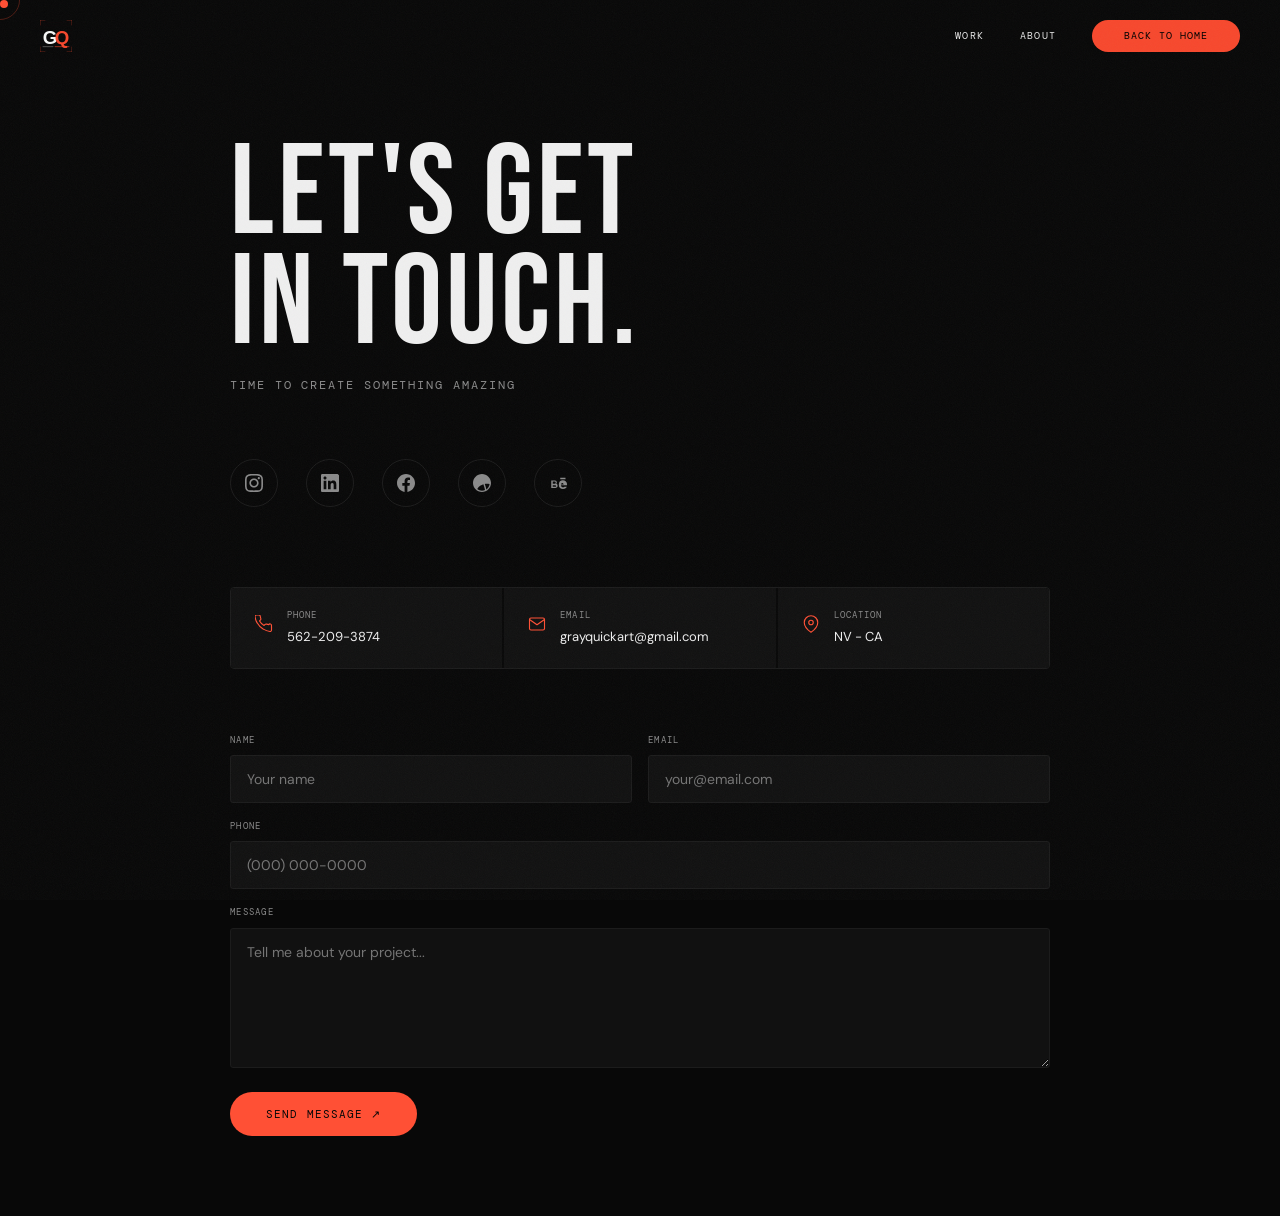
==== commit 7a8be3fe: "Update contact page location to NV - CA Co-Authored-By: Claude Sonnet 4.6 <noreply@anthropic.com>" ====
--- a/contact/index.html
+++ b/contact/index.html
@@ -334,7 +334,7 @@
           </div>
           <div>
             <div class="cp-info-label">Location</div>
-            <div class="cp-info-val">Las Vegas, NV</div>
+            <div class="cp-info-val">NV - CA</div>
           </div>
         </div>
       </div>
